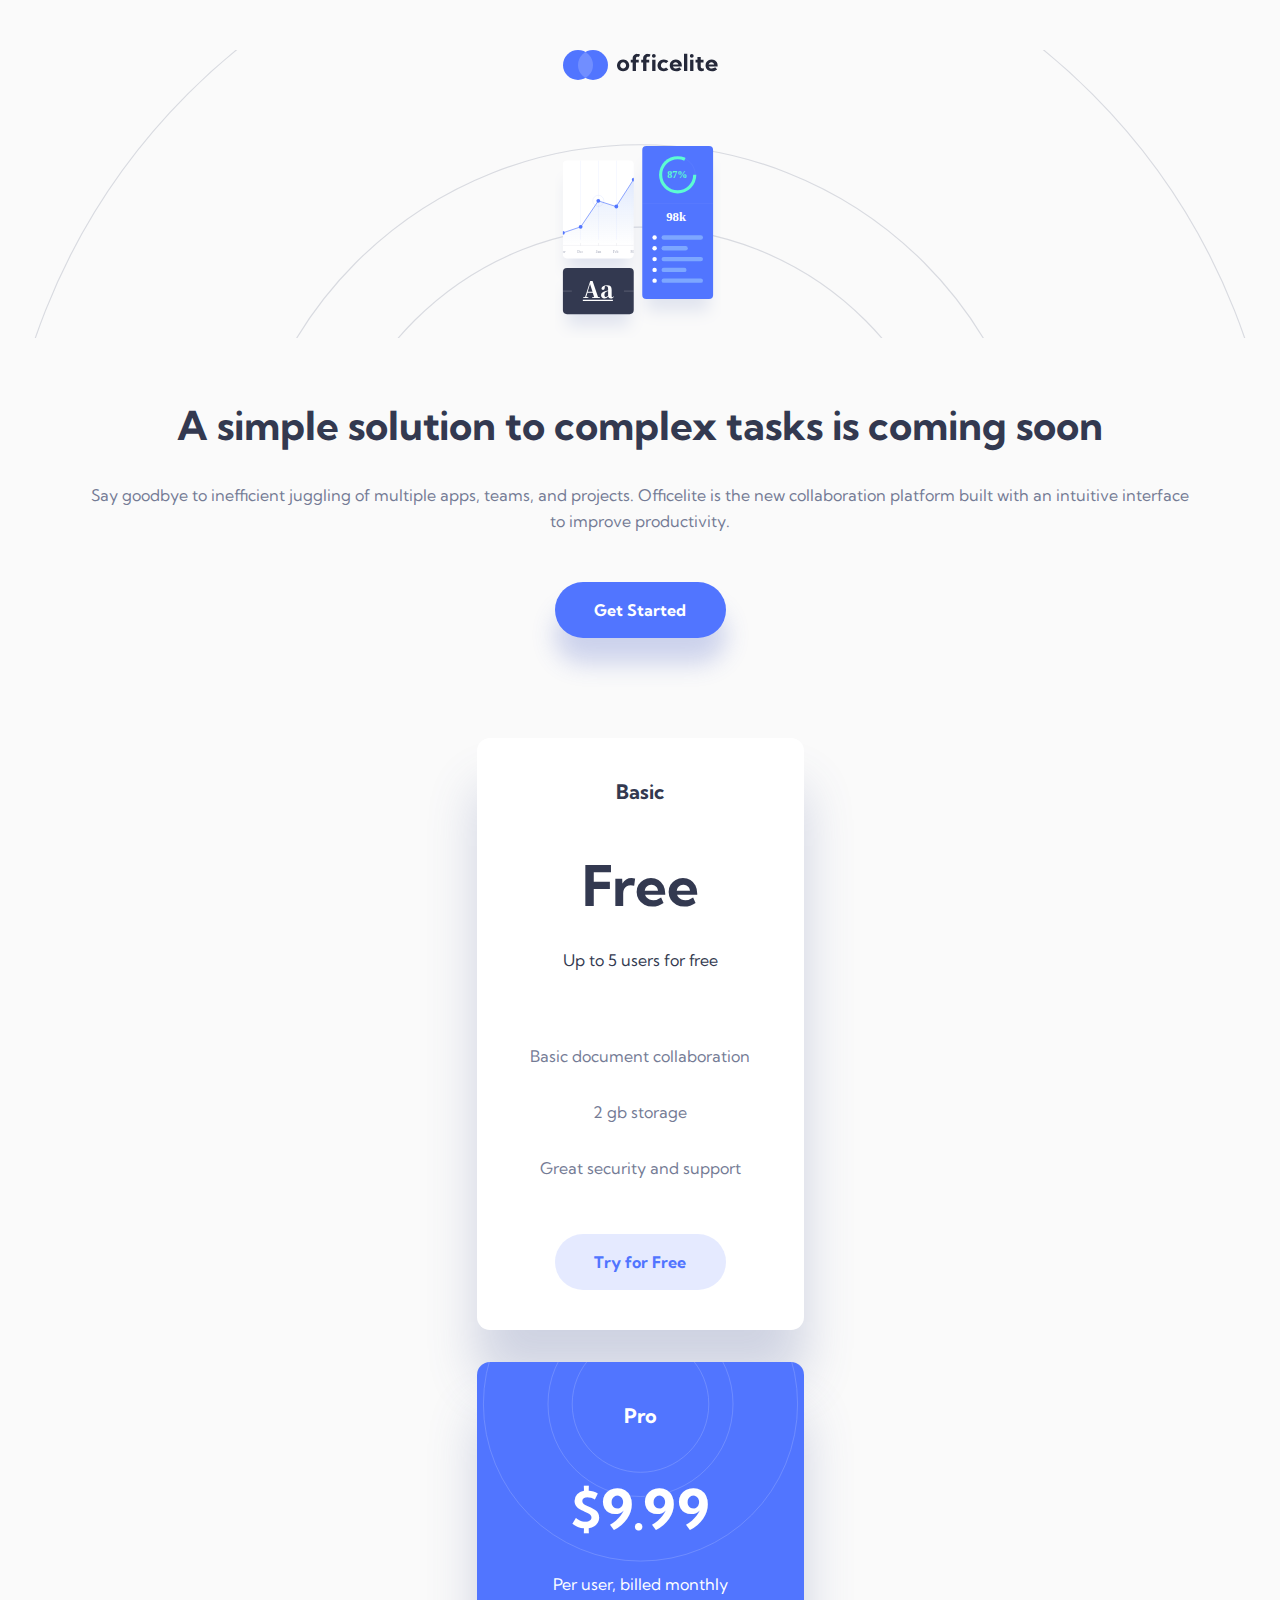
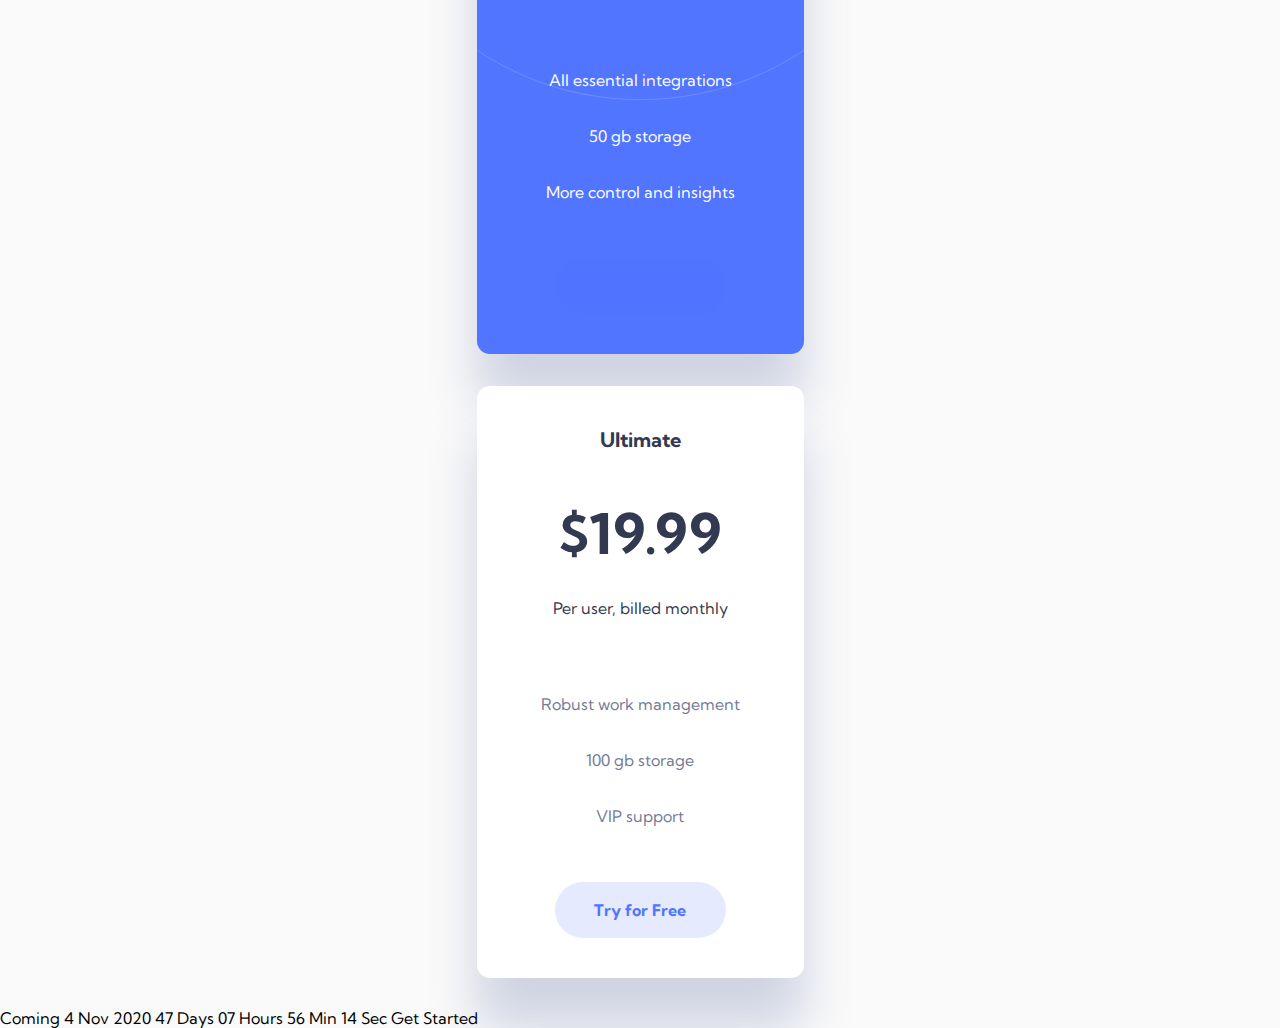
==== index.html @ aef5c804 "style price section" ====
<!DOCTYPE html>
<html lang="en">

<head>
  <meta charset="UTF-8">
  <meta name="viewport" content="width=device-width, initial-scale=1.0">

  <link rel="icon" type="image/png" sizes="32x32" href="./assets/favicon-32x32.png">
  <link rel="stylesheet" href="css/main.css">

  <title>Frontend Mentor | Officelite coming soon site</title>
</head>

<body>

  <header>
    <img class='logo' src="./assets/shared/logo.svg" alt="Officelite">
    

  </header>
  <main>

    <section class="cta">

      <div class="img-cont">
      </div>

      <h1>A simple solution to complex tasks is coming soon</h1>

      <p>
        Say goodbye to inefficient juggling of multiple apps, teams, and projects. Officelite is the new
        collaboration platform built with an intuitive interface to improve productivity.
      </p>

      <button class='btn btn--blue' aria-label="get started">Get Started</button>

    </section>


    <section class="pricing">

      <div class="price-card basic">
        <h2>Basic</h2>
        <ul>
          <li>Free</li>
          <li>Up to 5 users for free</li>
          <li>Basic document collaboration</li>
          <li>2 gb storage</li>
          <li>Great security and support</li>
          <li></li>
        </ul>

        <button class='btn' aria-label="try for free">Try for Free</button>

      </div>

      <div class="price-card pro">
        <h2>Pro</h2>
        <ul>
          <li>$9.99</li>
          <li>Per user, billed monthly</li>
          <li>All essential integrations</li>
          <li>50 gb storage</li>
          <li>More control and insights</li>
        </ul>

        <button class='btn' aria-label="try for free">Try for Free</button>

      </div>

      <div class="price-card ultimate">
        <h2>Ultimate</h2>
        <ul>
          <li>$19.99</li>
          <li>Per user, billed monthly</li>
          <li>Robust work management</li>
          <li>100 gb storage</li>
          <li>VIP support</li>

        </ul>

        <button class='btn' aria-label="try for free">Try for Free</button>
        
      </div>

    </section>

  </main>

  <footer>

    <!-- If you're choosing to make this date dynamic, set it to 30 days in the future from the moment the visitor views the page -->
    Coming 4 Nov 2020

    <!-- If you're choosing to make this timer dynamic, have it countdown from the date you set above -->
    47 Days
    07 Hours
    56 Min
    14 Sec
    Get Started

  </footer>


</body>

</html>
---- css/main.css ----
@import url("https://fonts.googleapis.com/css2?family=Kumbh+Sans:wght@300;400;700&display=swap");
* {
  margin: 0;
  padding: 0;
  border: 0;
  font-size: 100%;
  font: inherit;
  vertical-align: baseline;
}

a {
  color: inherit;
  text-decoration: none;
}

body {
  line-height: 1;
}

ol, ul {
  list-style: none;
}

body {
  font-family: 'Kumbh Sans', sans-serif;
}

.price-card {
  padding-top: 2.5rem;
  width: 20.4375rem;
  display: block;
  background-color: #FFFFFF;
  box-shadow: 0px 50px 50px #4B5C9A3F;
  border-radius: 13px;
  opacity: 1;
  text-align: center;
}

.price-card h2 {
  font-size: 1.25rem;
  line-height: 1.75rem;
  font-weight: 700;
  color: #333950;
}

.price-card ul {
  margin-top: 3rem;
}

.price-card ul li {
  font-size: 1rem;
  line-height: 1.75rem;
  font-weight: 400;
  color: #747B95;
  margin-bottom: 1.75rem;
}

.price-card ul li:first-child {
  font-size: 3.5rem;
  line-height: 4rem;
  font-weight: 700;
  color: #333950;
}

.price-card ul li:nth-child(2) {
  color: #333950;
  margin-top: 1rem;
  margin-bottom: 4.25rem;
}

.price-card .btn {
  font-size: 1rem;
  line-height: 1.75rem;
  font-weight: 700;
  width: 10.6875rem;
  height: 3.5rem;
  border-radius: 28px;
  background-color: rgba(82, 116, 255, 0.15);
  color: #5175FF;
  margin-top: 1.5rem;
  margin-bottom: 2.5rem;
}

.pro {
  background-color: #5175FF;
  background-image: url("../assets/home/bg-pattern-pricing.svg");
  background-size: cover;
  background-repeat: no-repeat;
  background-position: center -15.875rem;
}

.pro h2 {
  color: white;
}

.pro ul li {
  color: white;
}

.pro ul li:first-child {
  color: white;
}

.pro ul li:nth-child(2) {
  color: white;
}

header {
  width: 100%;
  height: 18rem;
  background-image: url("../assets/home/bg-pattern-header.svg");
  background-size: cover;
  background-repeat: no-repeat;
  background-position: 0 -9rem;
}

header .logo {
  display: block;
  margin: 3.10312rem auto 0 auto;
}

body {
  background: #FAFAFA;
}

.cta {
  text-align: center;
  margin: 0 6.4%;
}

.cta .img-cont {
  display: block;
  width: 10.6875rem;
  height: 12rem;
  margin: -12rem auto 4rem auto;
  background-image: url("../assets/home/illustration-charts.svg");
  background-size: contain;
  background-repeat: no-repeat;
}

.cta h1 {
  font-size: 2.5rem;
  line-height: 3rem;
  font-weight: 700;
  color: #333950;
}

.cta p {
  font-size: 1rem;
  line-height: 1.625rem;
  font-weight: 400;
  color: #747B95;
  margin-top: 2rem;
  margin-bottom: 3rem;
}

.cta button {
  font-size: 1rem;
  line-height: 1.75rem;
  font-weight: 700;
  width: 10.6875rem;
  height: 3.5rem;
  border-radius: 28px;
  background-color: #5175FF;
  color: white;
  box-shadow: 0px 25px 25px #3F5BC23F;
}

.pricing {
  margin-top: 6.25rem;
}

.pricing .price-card {
  margin: 0 auto;
  margin-bottom: 2rem;
}
/*# sourceMappingURL=main.css.map */
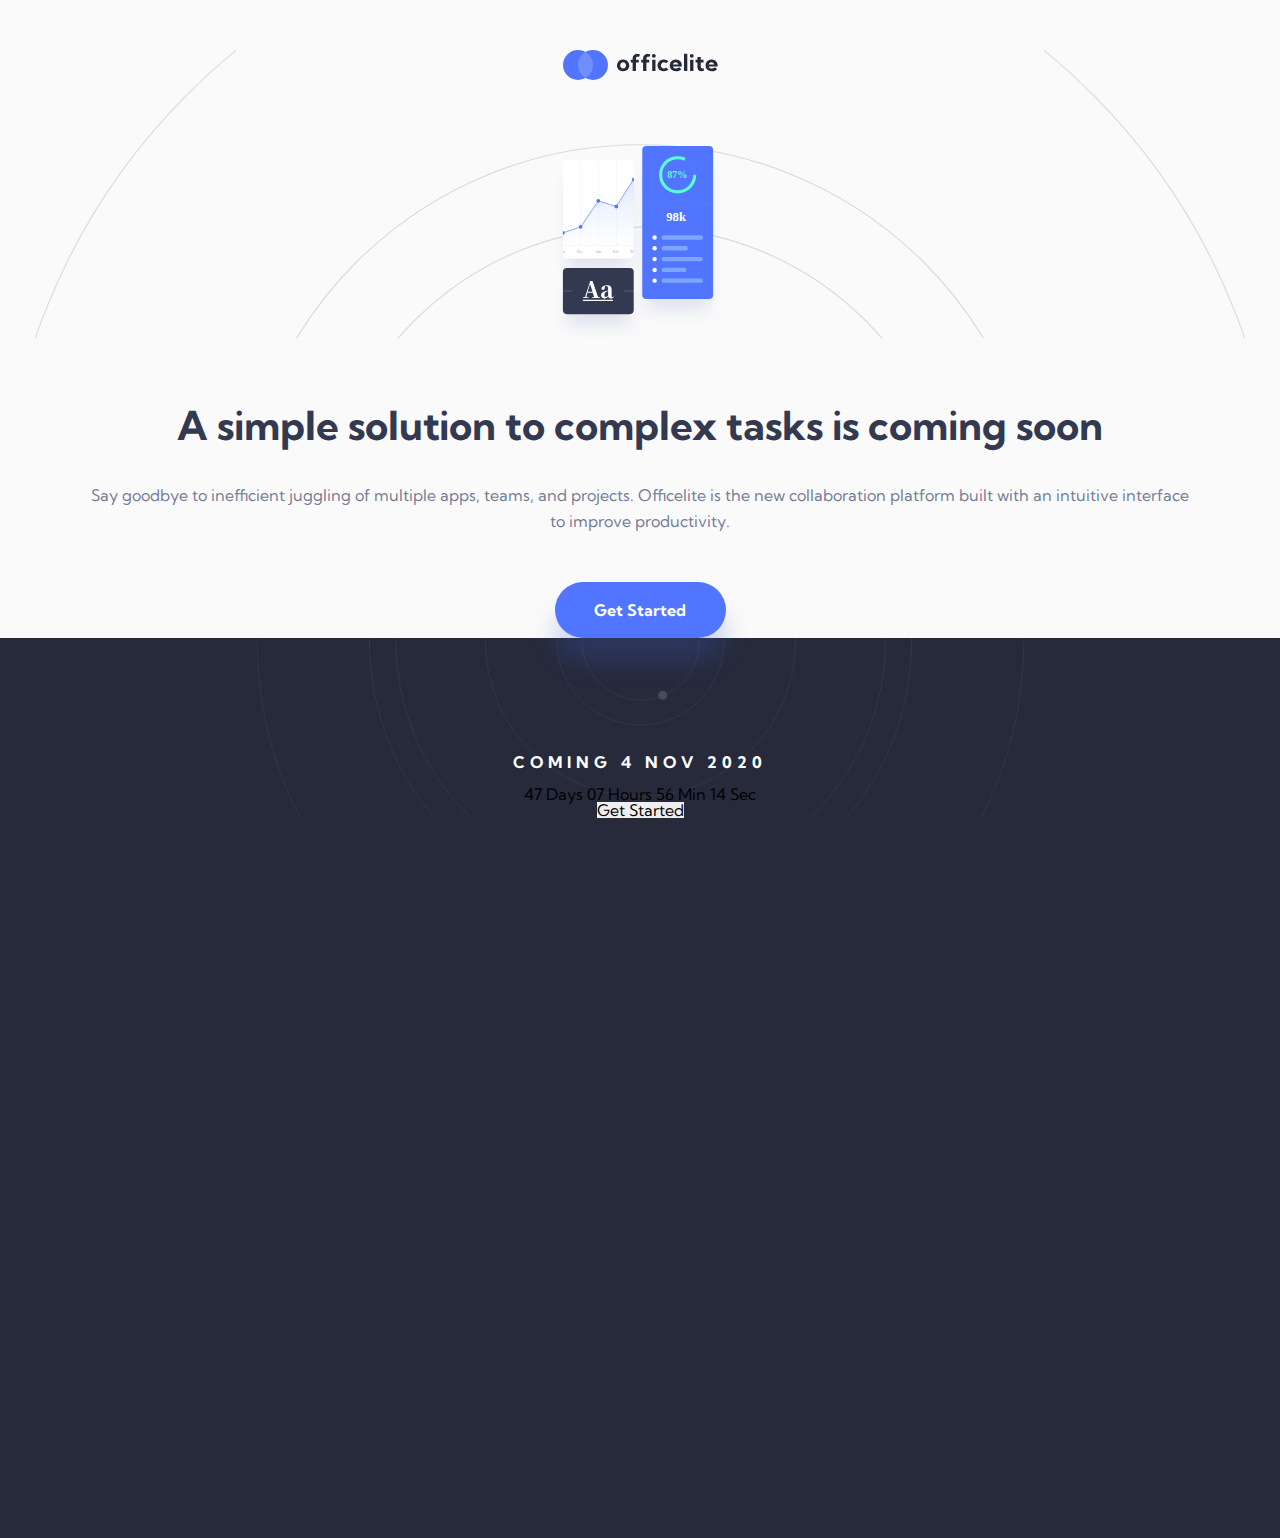
==== commit c5ff3011: "style date" ====
--- a/index.html
+++ b/index.html
@@ -15,7 +15,7 @@
 
   <header>
     <img class='logo' src="./assets/shared/logo.svg" alt="Officelite">
-    
+
 
   </header>
   <main>
@@ -80,7 +80,7 @@
         </ul>
 
         <button class='btn' aria-label="try for free">Try for Free</button>
-        
+
       </div>
 
     </section>
@@ -88,17 +88,29 @@
   </main>
 
   <footer>
+    <div class="content-container">
 
-    <!-- If you're choosing to make this date dynamic, set it to 30 days in the future from the moment the visitor views the page -->
-    Coming 4 Nov 2020
+      <!-- If you're choosing to make this date dynamic, set it to 30 days in the future from the moment the visitor views the page -->
+      <div class="date-cont">
+        <p>
+          Coming
+          <span class="date">4 Nov 2020</span>
+        </p>
+      </div>
 
-    <!-- If you're choosing to make this timer dynamic, have it countdown from the date you set above -->
-    47 Days
-    07 Hours
-    56 Min
-    14 Sec
-    Get Started
 
+      <!-- If you're choosing to make this timer dynamic, have it countdown from the date you set above -->
+
+      <div class="countdown">
+        47 Days
+        07 Hours
+        56 Min
+        14 Sec
+      </div>
+
+      <button aria-label="get started">Get Started</button>
+
+    </div>
   </footer>
 
 
--- a/css/main.css
+++ b/css/main.css
@@ -174,4 +174,35 @@
   margin: 0 auto;
   margin-bottom: 2rem;
 }
+
+.pricing {
+  display: none;
+}
+
+footer {
+  height: 100vh;
+  background-color: #262a3b;
+}
+
+footer .content-container {
+  padding-top: 6.25rem;
+  background-image: url("../assets/home/bg-pattern-footer.svg");
+  background-size: 767px;
+  background-repeat: no-repeat;
+  background-position: center -380px;
+  text-align: center;
+}
+
+footer .date-cont {
+  font-size: 1rem;
+  line-height: 3rem;
+  font-weight: 700;
+  letter-spacing: 5px;
+  text-transform: uppercase;
+  color: white;
+}
+
+footer .date-cont .span {
+  color: #5274ff;
+}
 /*# sourceMappingURL=main.css.map */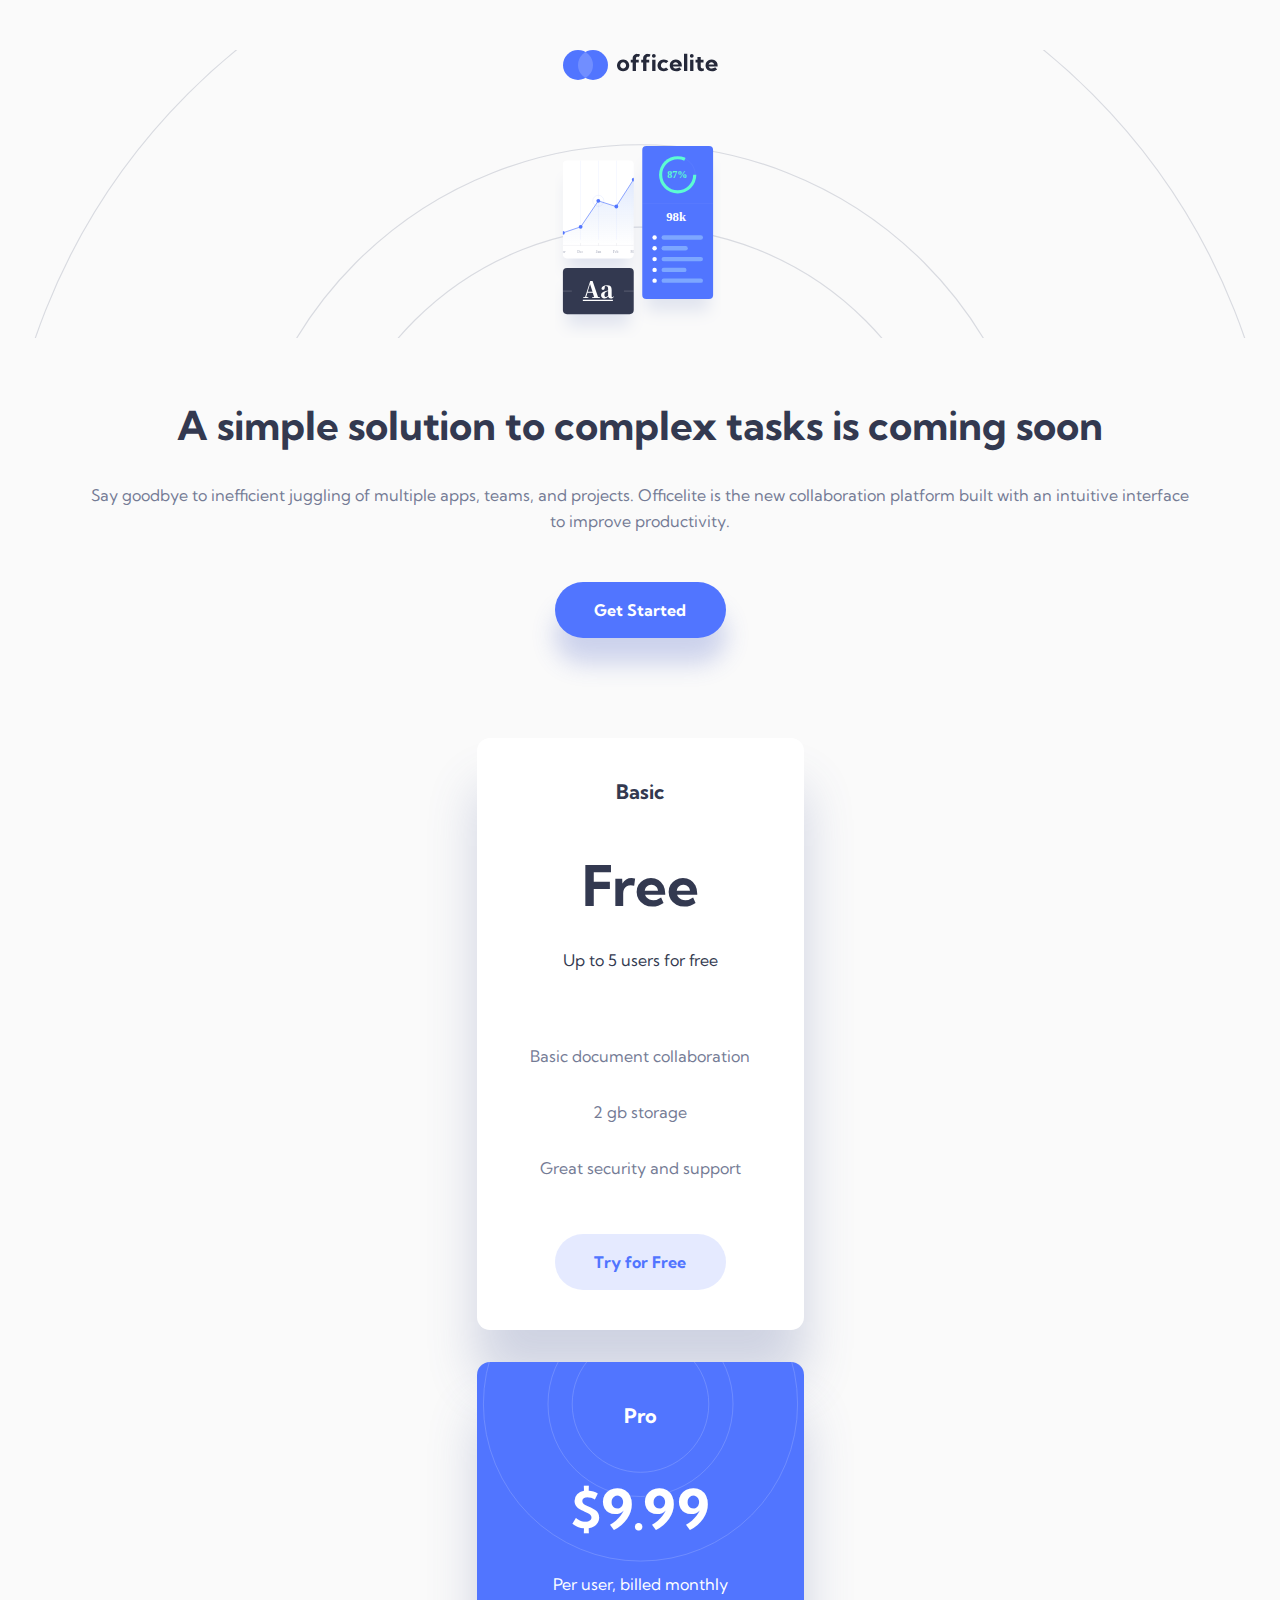
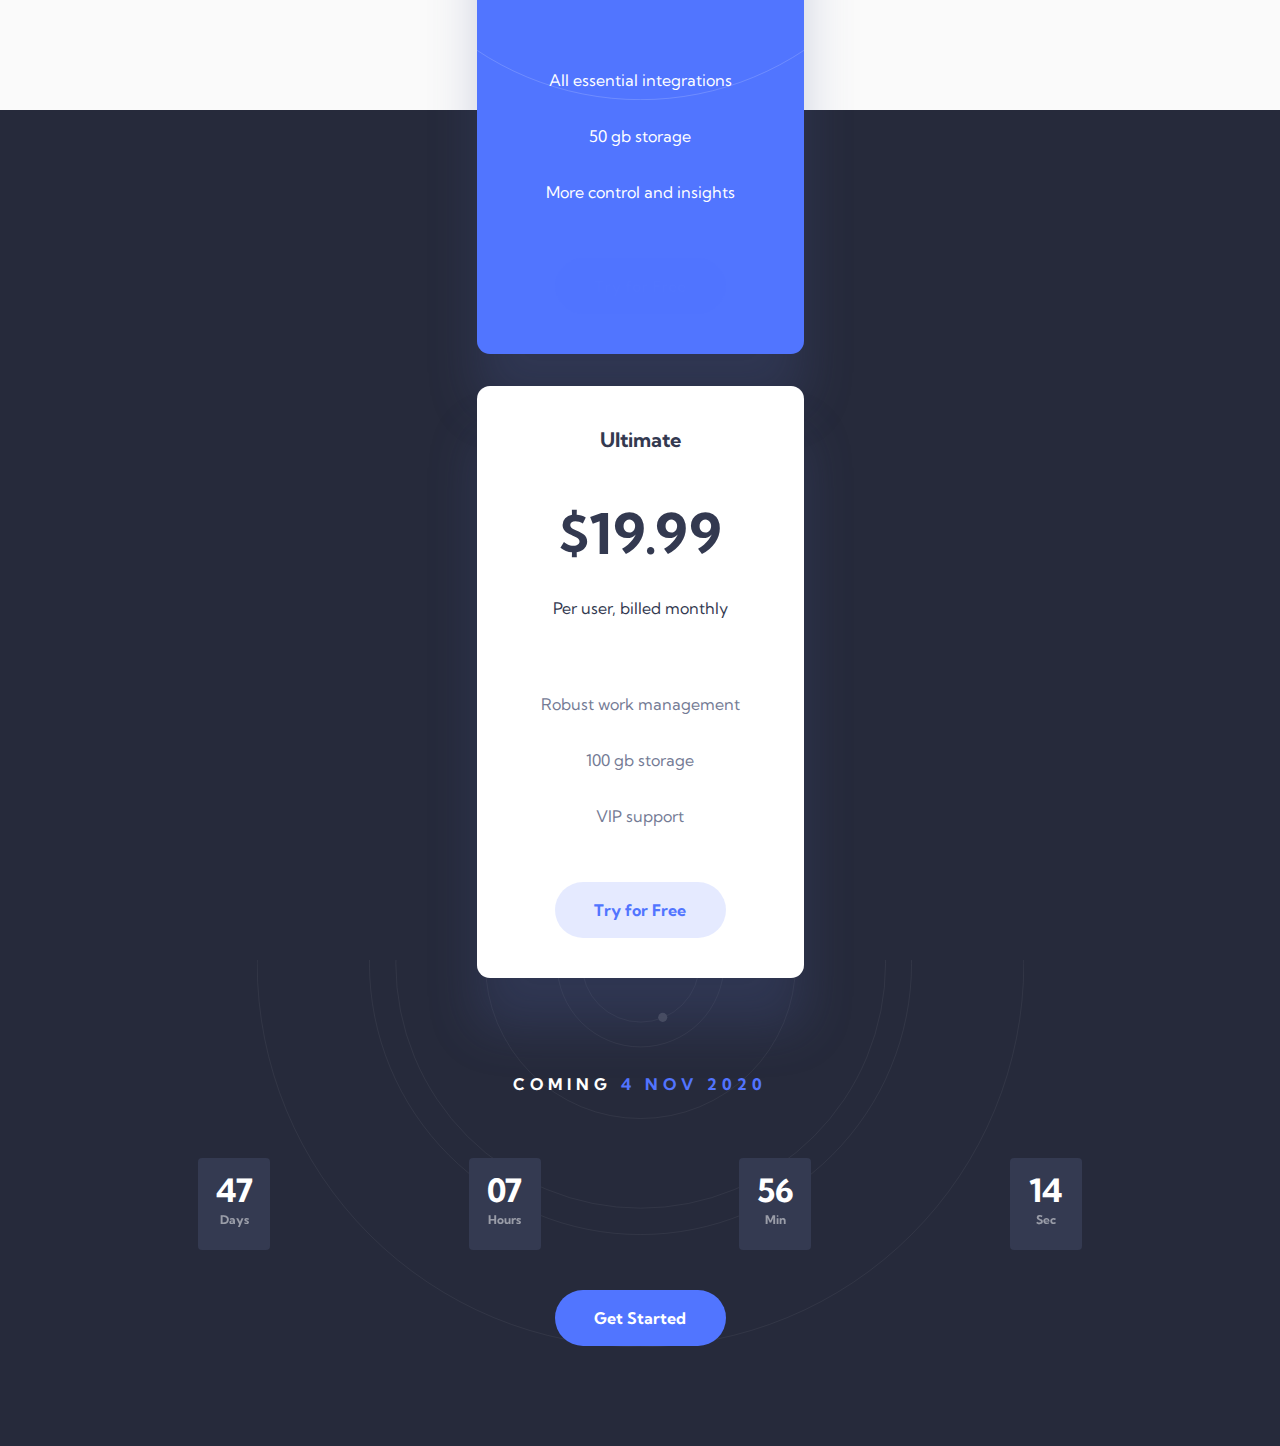
==== commit 2cdd5146: "style footer for mobile design" ====
--- a/index.html
+++ b/index.html
@@ -102,10 +102,23 @@
       <!-- If you're choosing to make this timer dynamic, have it countdown from the date you set above -->
 
       <div class="countdown">
-        47 Days
-        07 Hours
-        56 Min
-        14 Sec
+        <div class="timer-card">
+          <h2>47</h2>
+          <p>Days</p>
+        </div>
+        <div class="timer-card">
+          <h2>07</h2>
+          <p>Hours</p>
+        </div>
+        <div class="timer-card">
+          <h2>56</h2>
+          <p>Min</p>
+        </div>
+        <div class="timer-card">
+          <h2>14</h2>
+          <p>Sec</p>
+        </div>
+        
       </div>
 
       <button aria-label="get started">Get Started</button>
--- a/css/main.css
+++ b/css/main.css
@@ -26,6 +26,8 @@
 }
 
 .price-card {
+  position: relative;
+  z-index: 5;
   padding-top: 2.5rem;
   width: 20.4375rem;
   display: block;
@@ -105,6 +107,34 @@
   color: white;
 }
 
+.countdown {
+  display: flex;
+  justify-content: space-evenly;
+}
+
+.countdown .timer-card {
+  width: 4.5rem;
+  height: 5.75rem;
+  border-radius: 4px;
+  background-color: #343a51;
+  color: white;
+  text-align: center;
+}
+
+.countdown .timer-card h2 {
+  font-size: 2rem;
+  line-height: 2rem;
+  font-weight: 700;
+  margin-top: 1rem;
+}
+
+.countdown .timer-card p {
+  font-size: 0.75rem;
+  line-height: 1.75rem;
+  font-weight: 700;
+  opacity: 0.5;
+}
+
 header {
   width: 100%;
   height: 18rem;
@@ -119,6 +149,54 @@
   margin: 3.10312rem auto 0 auto;
 }
 
+footer {
+  padding-top: 100vh;
+  margin-top: -100vh;
+  background-color: #262a3b;
+}
+
+footer .content-container {
+  position: relative;
+  bottom: 0;
+  margin-top: -3.125rem;
+  padding-top: 6.25rem;
+  padding-bottom: 6.25rem;
+  background-image: url("../assets/home/bg-pattern-footer.svg");
+  background-size: 767px;
+  background-repeat: no-repeat;
+  background-position: center -380px;
+  text-align: center;
+}
+
+footer .date-cont {
+  font-size: 1rem;
+  line-height: 3rem;
+  font-weight: 700;
+  letter-spacing: 5px;
+  text-transform: uppercase;
+  color: white;
+}
+
+footer .date-cont .date {
+  color: #5274ff;
+}
+
+footer .countdown {
+  margin-top: 3.125rem;
+  margin-bottom: 2.5rem;
+}
+
+footer button {
+  font-size: 1rem;
+  line-height: 1.75rem;
+  font-weight: 700;
+  width: 10.6875rem;
+  height: 3.5rem;
+  border-radius: 28px;
+  background-color: #5175FF;
+  color: white;
+}
+
 body {
   background: #FAFAFA;
 }
@@ -174,35 +252,4 @@
   margin: 0 auto;
   margin-bottom: 2rem;
 }
-
-.pricing {
-  display: none;
-}
-
-footer {
-  height: 100vh;
-  background-color: #262a3b;
-}
-
-footer .content-container {
-  padding-top: 6.25rem;
-  background-image: url("../assets/home/bg-pattern-footer.svg");
-  background-size: 767px;
-  background-repeat: no-repeat;
-  background-position: center -380px;
-  text-align: center;
-}
-
-footer .date-cont {
-  font-size: 1rem;
-  line-height: 3rem;
-  font-weight: 700;
-  letter-spacing: 5px;
-  text-transform: uppercase;
-  color: white;
-}
-
-footer .date-cont .span {
-  color: #5274ff;
-}
 /*# sourceMappingURL=main.css.map */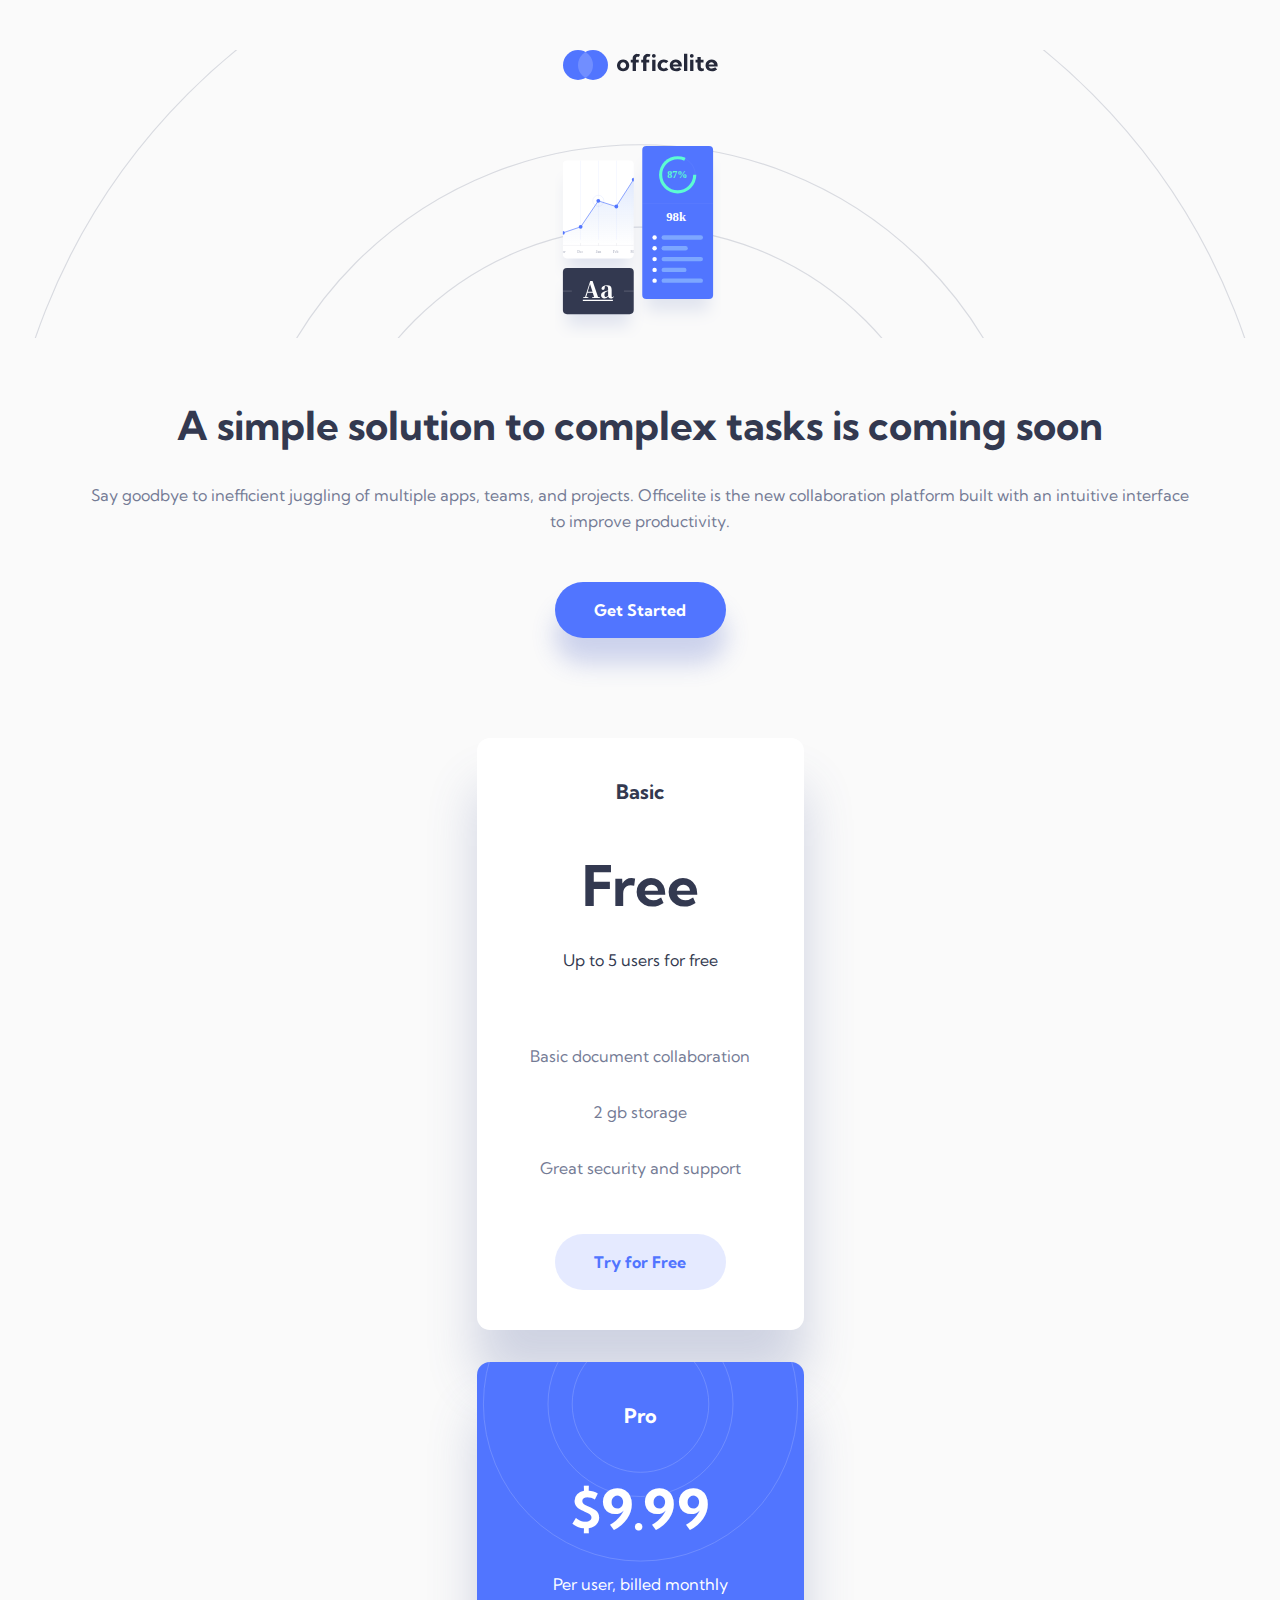
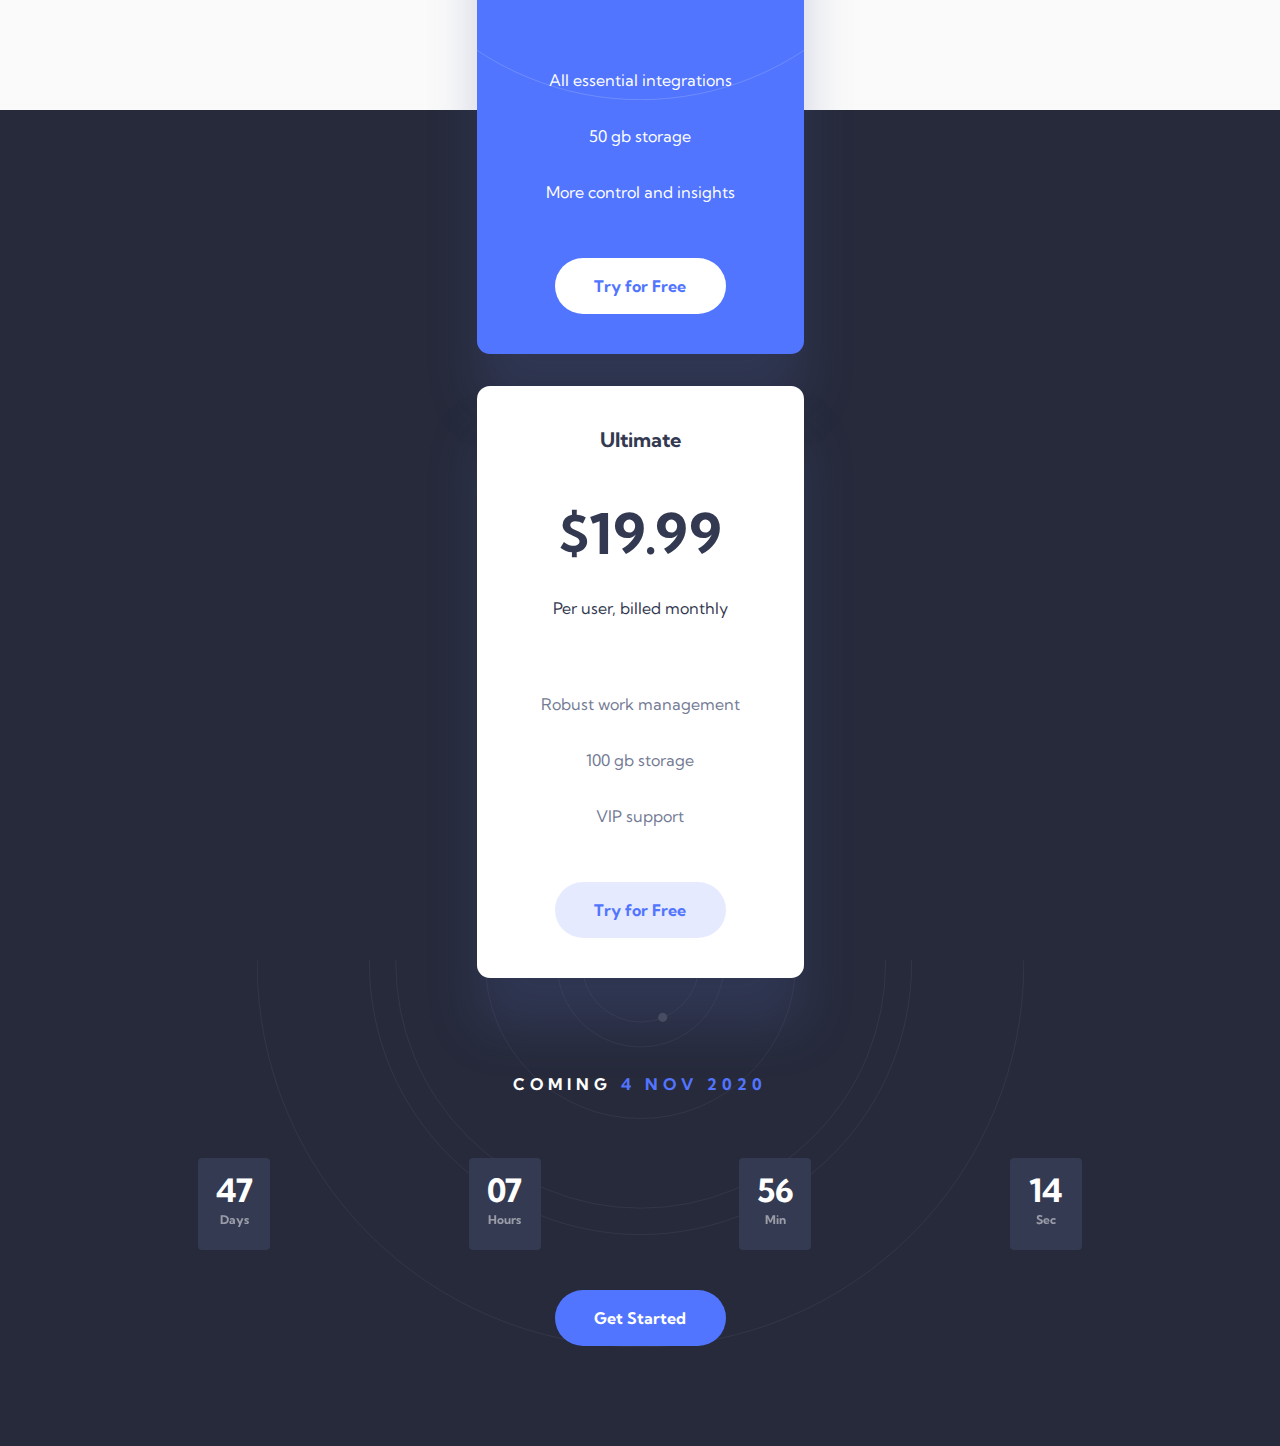
==== commit dd6dacb8: "refactor buttons" ====
--- a/index.html
+++ b/index.html
@@ -50,7 +50,7 @@
           <li></li>
         </ul>
 
-        <button class='btn' aria-label="try for free">Try for Free</button>
+        <button class='btn btn--soft' aria-label="try for free">Try for Free</button>
 
       </div>
 
@@ -64,7 +64,7 @@
           <li>More control and insights</li>
         </ul>
 
-        <button class='btn' aria-label="try for free">Try for Free</button>
+        <button class='btn btn--white' aria-label="try for free">Try for Free</button>
 
       </div>
 
@@ -79,7 +79,7 @@
 
         </ul>
 
-        <button class='btn' aria-label="try for free">Try for Free</button>
+        <button class='btn btn--soft' aria-label="try for free">Try for Free</button>
 
       </div>
 
@@ -121,7 +121,7 @@
         
       </div>
 
-      <button aria-label="get started">Get Started</button>
+      <button class="btn btn--blue btn--dark" aria-label="get started">Get Started</button>
 
     </div>
   </footer>
--- a/css/main.css
+++ b/css/main.css
@@ -23,6 +23,66 @@
 
 body {
   font-family: 'Kumbh Sans', sans-serif;
+}
+
+.btn {
+  font-size: 1rem;
+  line-height: 1.75rem;
+  font-weight: 700;
+  width: 10.6875rem;
+  height: 3.5rem;
+  border-radius: 28px;
+  transition: 0.7s;
+}
+
+.btn:hover {
+  cursor: pointer;
+}
+
+.btn:focus {
+  outline: none;
+  border: 4px solid #333950;
+}
+
+.btn--blue {
+  background-color: #5175FF;
+  color: white;
+}
+
+.btn--blue:hover {
+  background-color: #829CFF;
+  color: white;
+}
+
+.btn--blue:focus {
+  background-color: #829CFF;
+  color: white;
+}
+
+.btn--white {
+  background-color: white;
+  color: #5175FF;
+}
+
+.btn--white:focus {
+  background-color: #333950;
+}
+
+.btn--soft {
+  background-color: rgba(82, 116, 255, 0.15);
+  color: #5175FF;
+}
+
+.btn--soft:hover {
+  background-color: rgba(82, 116, 255, 0.35);
+}
+
+.btn--soft:focus {
+  background-color: rgba(82, 116, 255, 0.35);
+}
+
+.btn--dark:focus {
+  border: 4px solid white;
 }
 
 .price-card {
@@ -71,14 +131,6 @@
 }
 
 .price-card .btn {
-  font-size: 1rem;
-  line-height: 1.75rem;
-  font-weight: 700;
-  width: 10.6875rem;
-  height: 3.5rem;
-  border-radius: 28px;
-  background-color: rgba(82, 116, 255, 0.15);
-  color: #5175FF;
   margin-top: 1.5rem;
   margin-bottom: 2.5rem;
 }
@@ -186,17 +238,6 @@
   margin-bottom: 2.5rem;
 }
 
-footer button {
-  font-size: 1rem;
-  line-height: 1.75rem;
-  font-weight: 700;
-  width: 10.6875rem;
-  height: 3.5rem;
-  border-radius: 28px;
-  background-color: #5175FF;
-  color: white;
-}
-
 body {
   background: #FAFAFA;
 }
@@ -233,14 +274,6 @@
 }
 
 .cta button {
-  font-size: 1rem;
-  line-height: 1.75rem;
-  font-weight: 700;
-  width: 10.6875rem;
-  height: 3.5rem;
-  border-radius: 28px;
-  background-color: #5175FF;
-  color: white;
   box-shadow: 0px 25px 25px #3F5BC23F;
 }
 
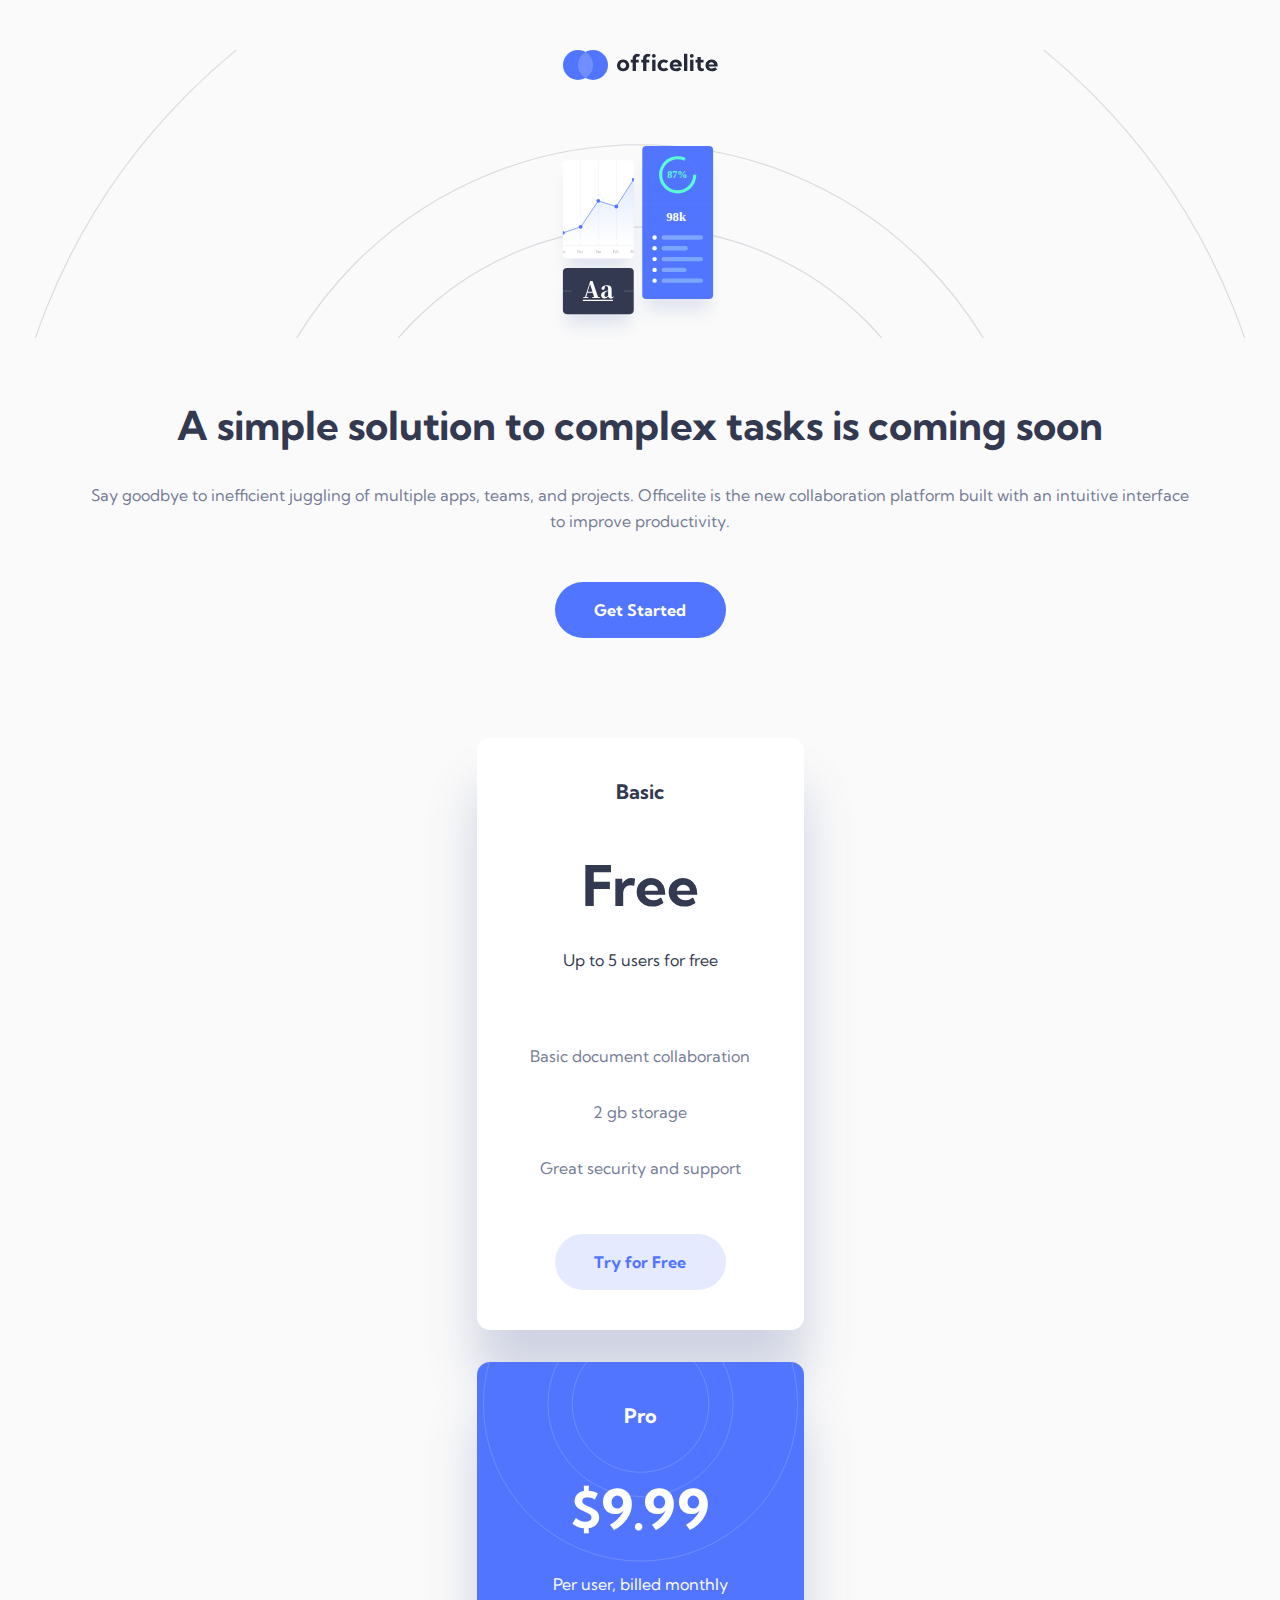
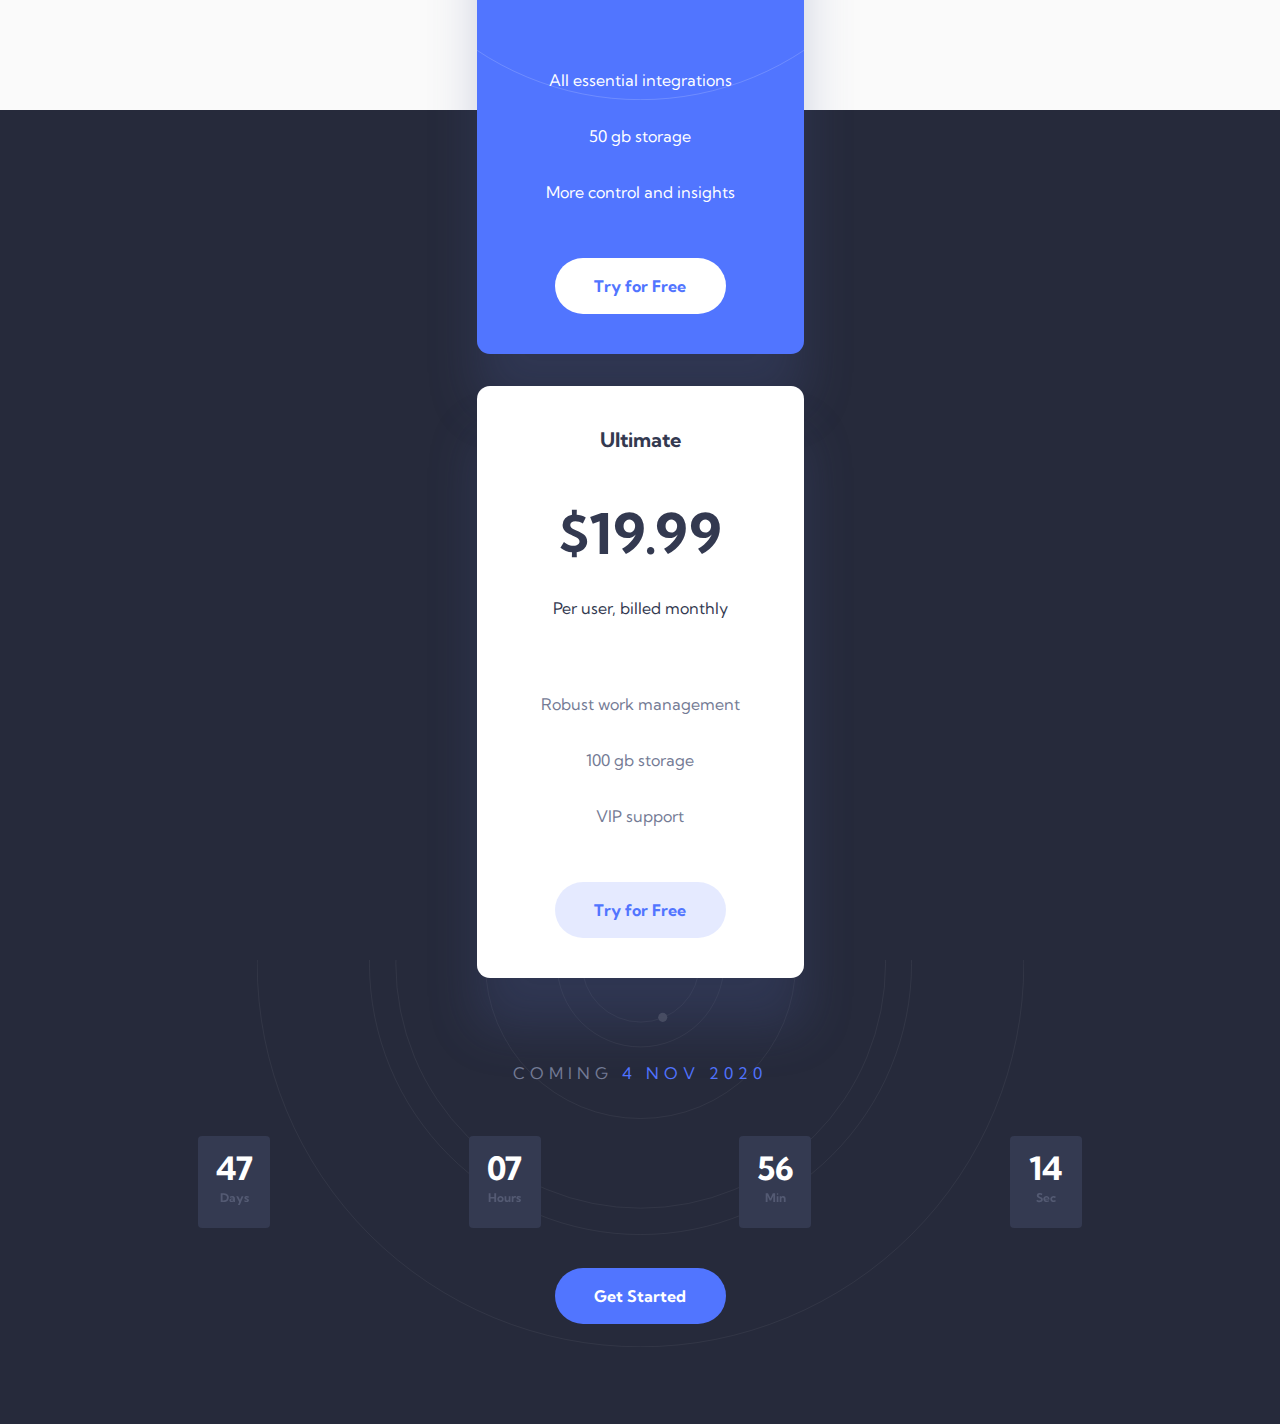
==== commit 9077828b: "refactor buttons to be links" ====
--- a/index.html
+++ b/index.html
@@ -32,7 +32,7 @@
         collaboration platform built with an intuitive interface to improve productivity.
       </p>
 
-      <button class='btn btn--blue' aria-label="get started">Get Started</button>
+      <a href="sign-up.html" class='btn btn--blue' aria-label="get started">Get Started</a>
 
     </section>
 
@@ -50,7 +50,7 @@
           <li></li>
         </ul>
 
-        <button class='btn btn--soft' aria-label="try for free">Try for Free</button>
+        <a href="sign-up.html" class='btn btn--soft' aria-label="try for free">Try for Free</a>
 
       </div>
 
@@ -64,7 +64,7 @@
           <li>More control and insights</li>
         </ul>
 
-        <button class='btn btn--white' aria-label="try for free">Try for Free</button>
+        <a href="sign-up.html" class='btn btn--white' aria-label="try for free">Try for Free</a>
 
       </div>
 
@@ -79,7 +79,7 @@
 
         </ul>
 
-        <button class='btn btn--soft' aria-label="try for free">Try for Free</button>
+        <a href="sign-up.html" class='btn btn--soft' aria-label="try for free">Try for Free</a>
 
       </div>
 
@@ -118,10 +118,10 @@
           <h2>14</h2>
           <p>Sec</p>
         </div>
-        
+
       </div>
 
-      <button class="btn btn--blue btn--dark" aria-label="get started">Get Started</button>
+      <a href="sign-up.html" class="btn btn--blue btn--dark" aria-label="get started">Get Started</a>
 
     </div>
   </footer>
--- a/css/main.css
+++ b/css/main.css
@@ -25,12 +25,28 @@
   font-family: 'Kumbh Sans', sans-serif;
 }
 
+h1 {
+  font-size: 2.5rem;
+  line-height: 3rem;
+  font-weight: 700;
+  color: #333950;
+}
+
+p {
+  font-size: 1rem;
+  line-height: 1.625rem;
+  font-weight: 400;
+  color: #747B95;
+}
+
 .btn {
   font-size: 1rem;
   line-height: 1.75rem;
   font-weight: 700;
+  display: inline-block;
   width: 10.6875rem;
-  height: 3.5rem;
+  padding-top: 0.875rem;
+  padding-bottom: 0.875rem;
   border-radius: 28px;
   transition: 0.7s;
 }
@@ -159,6 +175,19 @@
   color: white;
 }
 
+.date-cont {
+  font-size: 1rem;
+  line-height: 3rem;
+  font-weight: 700;
+  letter-spacing: 5px;
+  text-transform: uppercase;
+  color: white;
+}
+
+.date-cont .date {
+  color: #5274ff;
+}
+
 .countdown {
   display: flex;
   justify-content: space-evenly;
@@ -220,19 +249,6 @@
   text-align: center;
 }
 
-footer .date-cont {
-  font-size: 1rem;
-  line-height: 3rem;
-  font-weight: 700;
-  letter-spacing: 5px;
-  text-transform: uppercase;
-  color: white;
-}
-
-footer .date-cont .date {
-  color: #5274ff;
-}
-
 footer .countdown {
   margin-top: 3.125rem;
   margin-bottom: 2.5rem;
@@ -257,18 +273,7 @@
   background-repeat: no-repeat;
 }
 
-.cta h1 {
-  font-size: 2.5rem;
-  line-height: 3rem;
-  font-weight: 700;
-  color: #333950;
-}
-
 .cta p {
-  font-size: 1rem;
-  line-height: 1.625rem;
-  font-weight: 400;
-  color: #747B95;
   margin-top: 2rem;
   margin-bottom: 3rem;
 }
@@ -285,4 +290,82 @@
   margin: 0 auto;
   margin-bottom: 2rem;
 }
+
+.sign-up main {
+  margin: 0 6.4%;
+}
+
+.sign-up .top {
+  text-align: center;
+  margin: -10rem auto 4rem auto;
+}
+
+.sign-up .top h1 {
+  max-width: 20.4375rem;
+  margin: 0 auto;
+}
+
+.sign-up .top p {
+  margin: 0 auto;
+  margin-top: 1rem;
+  max-width: 20.4375rem;
+}
+
+.sign-up .date-cont {
+  text-align: center;
+}
+
+.sign-up .countdown {
+  margin-top: 3.125rem;
+}
+
+.sign-up .countdown .timer-card {
+  background-color: rgba(82, 116, 255, 0.15);
+}
+
+.sign-up .countdown .timer-card h2 {
+  color: #5175FF;
+}
+
+.sign-up form {
+  position: relative;
+  z-index: 5;
+  display: flex;
+  flex-direction: column;
+  padding: 1.5rem;
+  margin: 0 auto;
+  margin-top: 4rem;
+  max-width: 20.4375rem;
+  background: #FFFFFF 0% 0% no-repeat padding-box;
+  box-shadow: 0px 50px 50px #4B5C9A3F;
+  border-radius: 13px;
+}
+
+.sign-up form input, .sign-up form select {
+  padding-top: 1.5rem;
+  padding-bottom: 1.8125rem;
+  border-bottom: 1px solid rgba(117, 124, 149, 0.5);
+  outline: none;
+}
+
+.sign-up form input:focus, .sign-up form select:focus {
+  border: 2px solid #5175FF;
+}
+
+.sign-up form button {
+  position: relative;
+  margin-top: 2.5rem;
+  width: 100%;
+}
+
+.sign-up .footer {
+  margin-top: -9.375rem;
+  width: 100vw;
+  height: 20.4375rem;
+  background-color: #262a3b;
+  background-image: url("../../assets/home/bg-pattern-footer.svg");
+  background-size: cover;
+  background-position: center -3.125rem;
+  background-repeat: no-repeat;
+}
 /*# sourceMappingURL=main.css.map */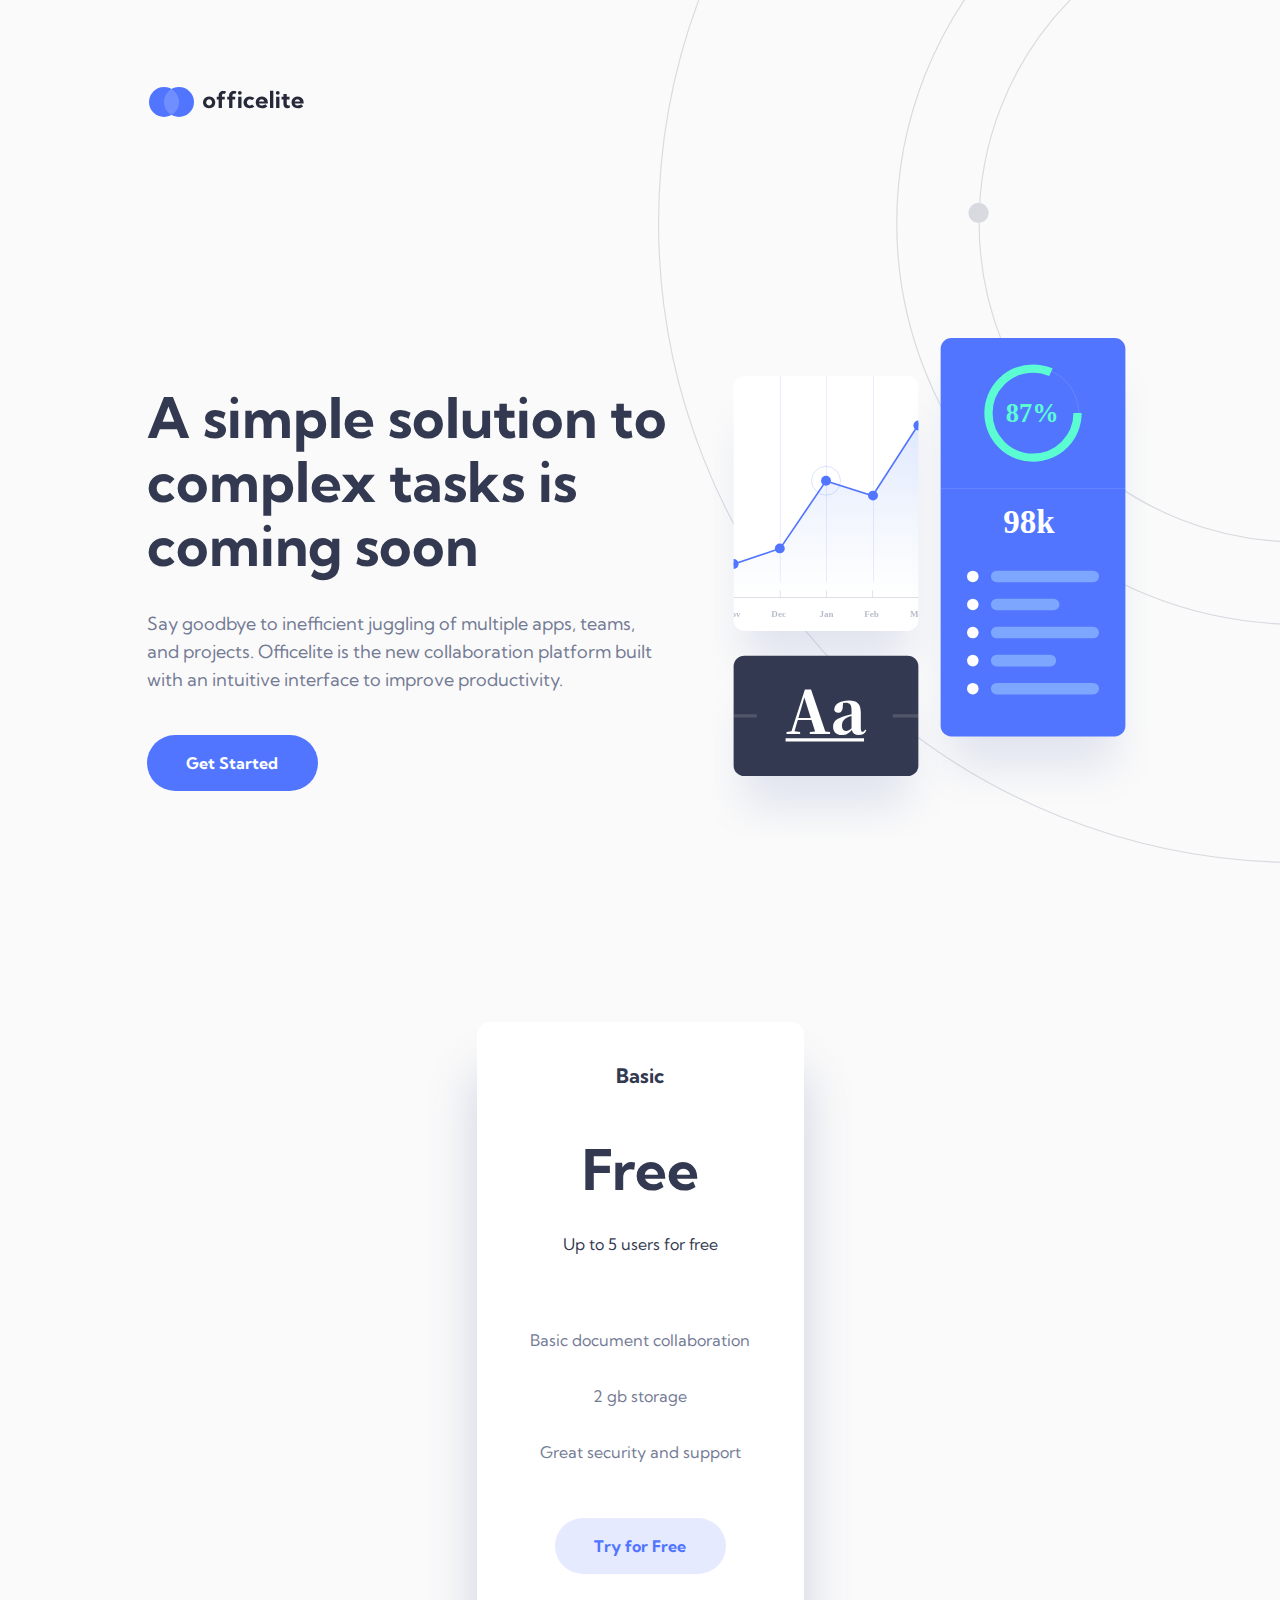
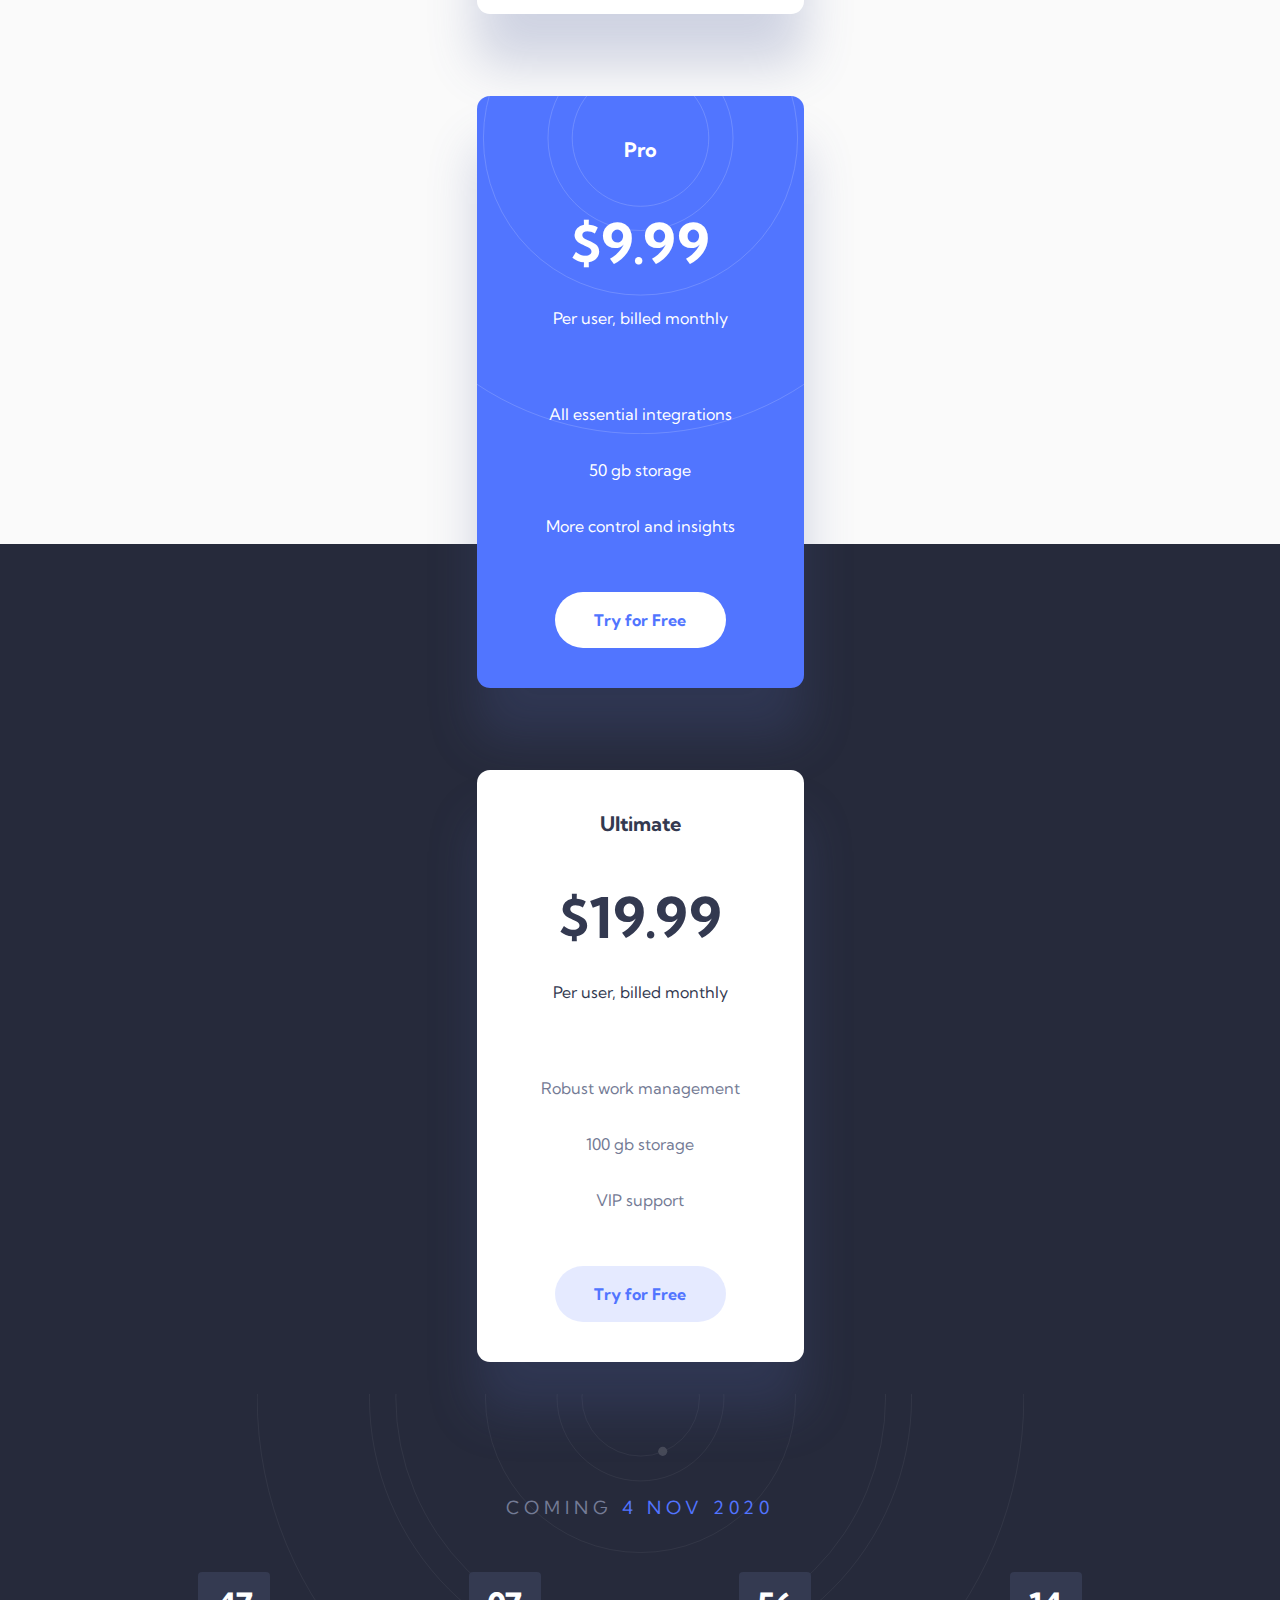
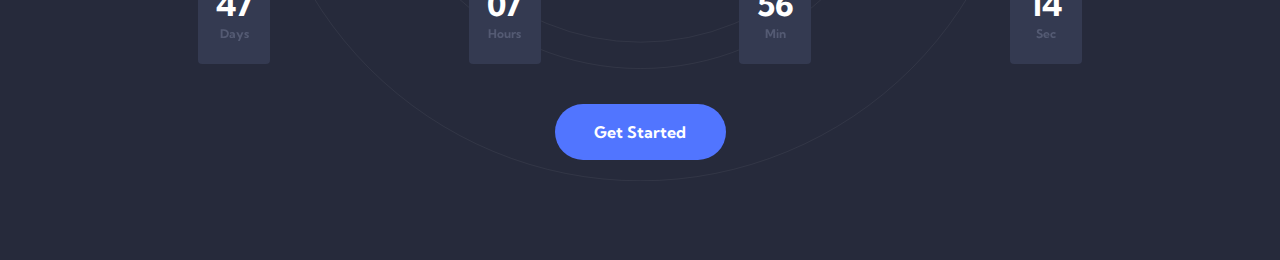
==== commit ae27d9d8: "add responsive design to call to action" ====
--- a/index.html
+++ b/index.html
@@ -24,16 +24,16 @@
 
       <div class="img-cont">
       </div>
+      <div class="content-container">
+        <h1>A simple solution to complex tasks is coming soon</h1>
 
-      <h1>A simple solution to complex tasks is coming soon</h1>
+        <p>
+          Say goodbye to inefficient juggling of multiple apps, teams, and projects. Officelite is the new
+          collaboration platform built with an intuitive interface to improve productivity.
+        </p>
 
-      <p>
-        Say goodbye to inefficient juggling of multiple apps, teams, and projects. Officelite is the new
-        collaboration platform built with an intuitive interface to improve productivity.
-      </p>
-
-      <a href="sign-up.html" class='btn btn--blue' aria-label="get started">Get Started</a>
-
+        <a href="sign-up.html" class='btn btn--blue' aria-label="get started">Get Started</a>
+      </div>
     </section>
 
 
--- a/css/main.css
+++ b/css/main.css
@@ -32,11 +32,27 @@
   color: #333950;
 }
 
+@media screen and (min-width: 1200px) {
+  h1 {
+    font-size: 3.5rem;
+    line-height: 4rem;
+    font-weight: 700;
+  }
+}
+
 p {
   font-size: 1rem;
   line-height: 1.625rem;
   font-weight: 400;
   color: #747B95;
+}
+
+@media screen and (min-width: 1200px) {
+  p {
+    font-size: 1.125rem;
+    line-height: 1.75rem;
+    font-weight: 400;
+  }
 }
 
 .btn {
@@ -49,6 +65,7 @@
   padding-bottom: 0.875rem;
   border-radius: 28px;
   transition: 0.7s;
+  text-align: center;
 }
 
 .btn:hover {
@@ -217,6 +234,7 @@
 }
 
 header {
+  border: 2px solid transparent;
   width: 100%;
   height: 18rem;
   background-image: url("../assets/home/bg-pattern-header.svg");
@@ -228,6 +246,34 @@
 header .logo {
   display: block;
   margin: 3.10312rem auto 0 auto;
+}
+
+@media screen and (min-width: 800px) {
+  header {
+    height: 41.625rem;
+    background-position: 24.6875rem -10.25rem;
+  }
+  header .logo {
+    margin: 4.5rem 0 0 7.03%;
+  }
+}
+
+@media screen and (min-width: 1200px) {
+  header {
+    height: 1134px;
+    background-position: 41rem -26.1875rem;
+  }
+  header .logo {
+    margin: 5.29063rem 0 0 11.46%;
+  }
+}
+
+@media screen and (min-width: 1600px) {
+  header {
+    max-width: 1600px;
+    margin: 0 auto;
+    background-size: auto;
+  }
 }
 
 footer {
@@ -260,7 +306,24 @@
 
 .cta {
   text-align: center;
-  margin: 0 6.4%;
+  margin: 0 7.03%;
+}
+
+@media screen and (min-width: 800px) {
+  .cta {
+    margin-top: -23.4375rem;
+    display: flex;
+    flex-direction: row-reverse;
+    justify-content: space-between;
+    align-items: center;
+  }
+}
+
+@media screen and (min-width: 1200px) {
+  .cta {
+    margin-top: -50rem;
+    margin-left: 11.46%;
+  }
 }
 
 .cta .img-cont {
@@ -273,22 +336,77 @@
   background-repeat: no-repeat;
 }
 
-.cta p {
+@media screen and (min-width: 800px) {
+  .cta .img-cont {
+    flex: 1;
+    margin: 0;
+    width: 500px;
+    height: 500px;
+    background-position: center;
+    background-size: contain;
+  }
+}
+
+@media screen and (min-width: 800px) {
+  .cta .content-container {
+    text-align: left;
+    flex: 1;
+  }
+}
+
+.cta .content-container p {
   margin-top: 2rem;
   margin-bottom: 3rem;
 }
 
-.cta button {
+@media screen and (min-width: 800px) {
+  .cta .content-container p {
+    margin-top: 2rem;
+    margin-bottom: 2.125rem;
+  }
+}
+
+@media screen and (min-width: 1200px) {
+  .cta .content-container p {
+    margin-bottom: 2.5625rem;
+  }
+}
+
+.cta .content-container button {
   box-shadow: 0px 25px 25px #3F5BC23F;
 }
 
 .pricing {
   margin-top: 6.25rem;
+}
+
+@media screen and (min-width: 800px) {
+  .pricing {
+    margin-top: 8.75rem;
+  }
+}
+
+@media screen and (min-width: 1200px) {
+  .pricing {
+    margin-top: 11.5rem;
+  }
 }
 
 .pricing .price-card {
   margin: 0 auto;
   margin-bottom: 2rem;
+}
+
+@media screen and (min-width: 800px) {
+  .pricing .price-card {
+    margin-bottom: 1.5rem;
+  }
+}
+
+@media screen and (min-width: 1200px) {
+  .pricing .price-card {
+    margin-bottom: 5.125rem;
+  }
 }
 
 .sign-up main {
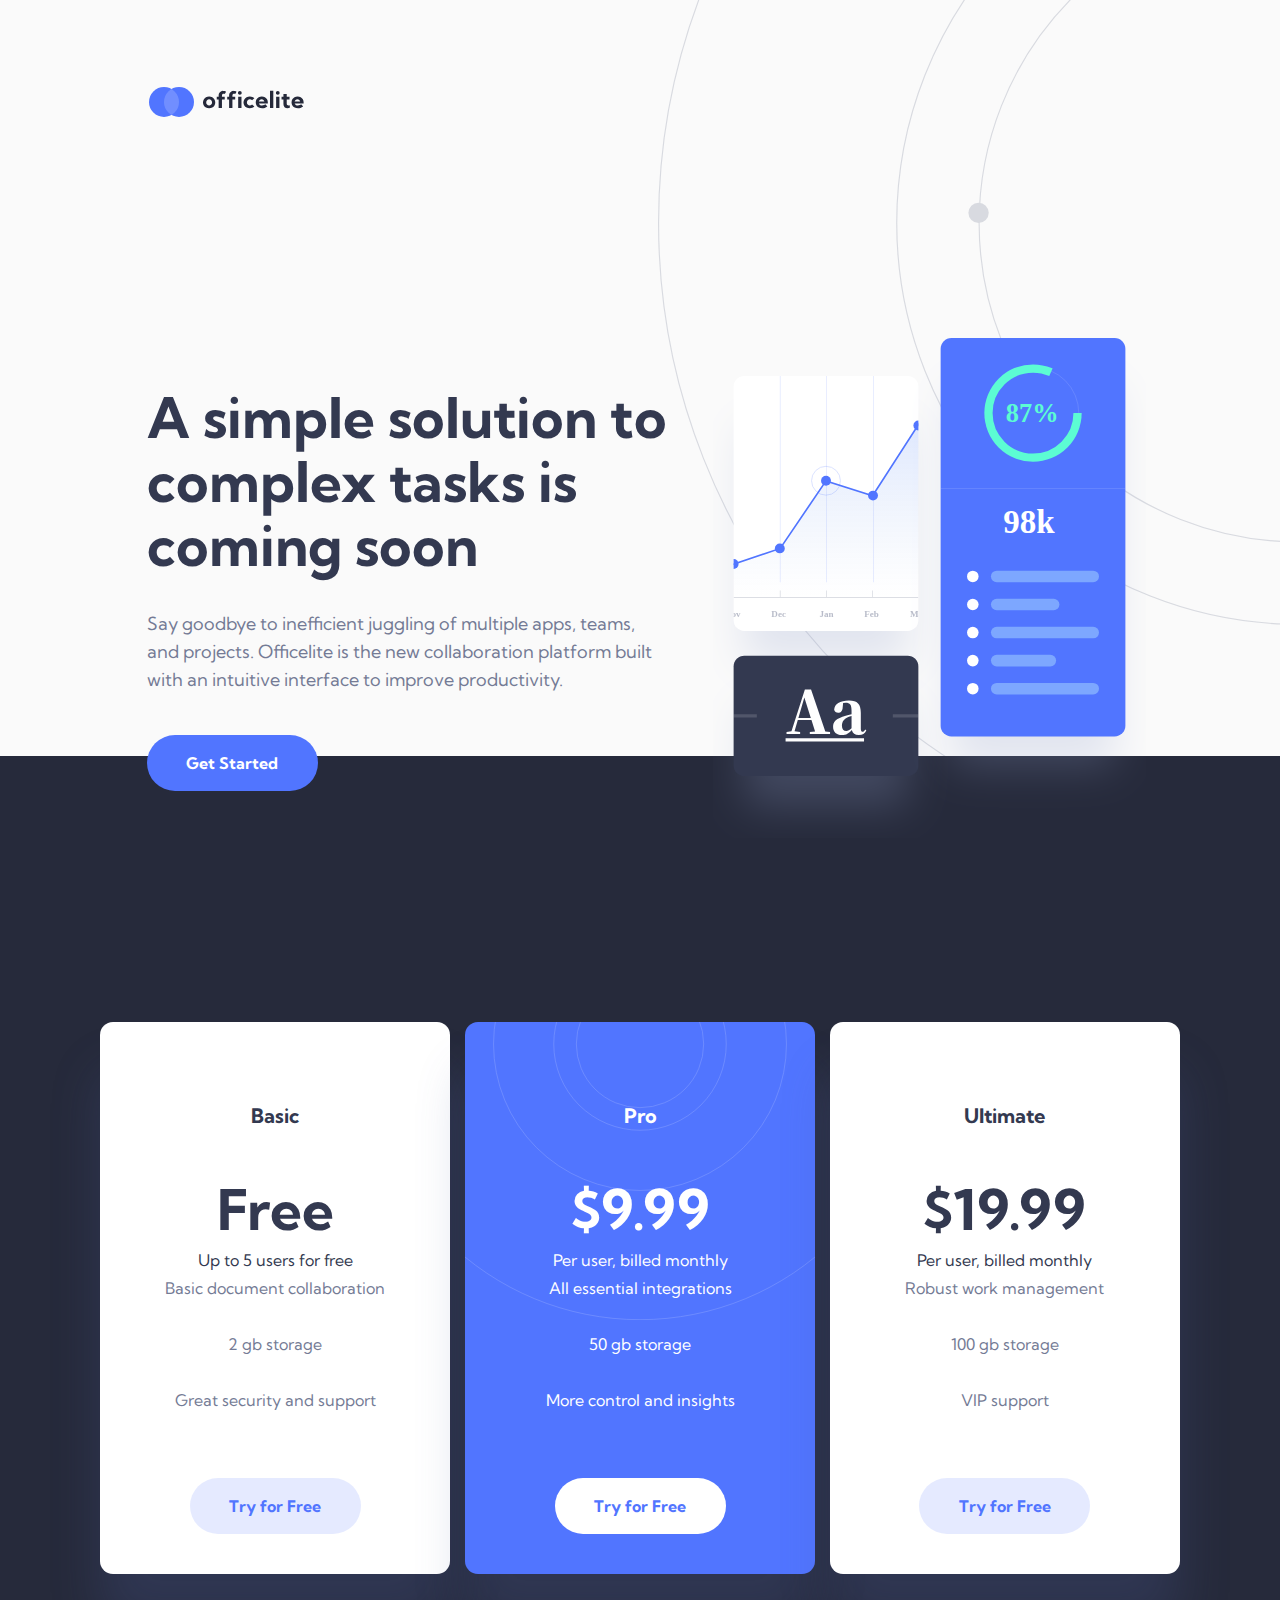
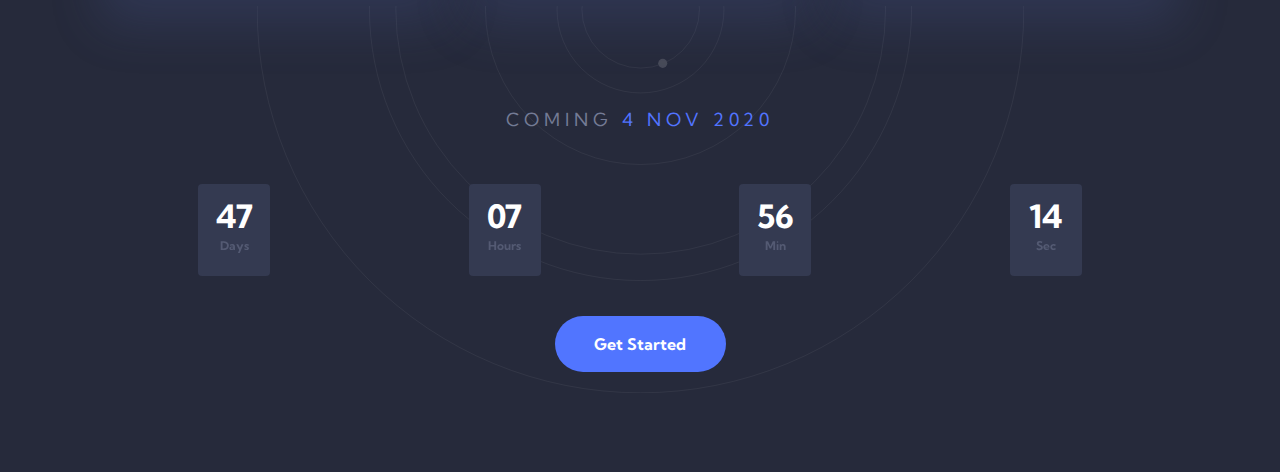
==== commit cc0a5186: "add responsive design to pricing section" ====
--- a/index.html
+++ b/index.html
@@ -47,7 +47,6 @@
           <li>Basic document collaboration</li>
           <li>2 gb storage</li>
           <li>Great security and support</li>
-          <li></li>
         </ul>
 
         <a href="sign-up.html" class='btn btn--soft' aria-label="try for free">Try for Free</a>
--- a/css/main.css
+++ b/css/main.css
@@ -131,6 +131,20 @@
   text-align: center;
 }
 
+@media screen and (min-width: 700px) {
+  .price-card {
+    width: 85.54%;
+    text-align: left;
+  }
+}
+
+@media screen and (min-width: 1200px) {
+  .price-card {
+    width: 21.875rem;
+    text-align: center;
+  }
+}
+
 .price-card h2 {
   font-size: 1.25rem;
   line-height: 1.75rem;
@@ -138,8 +152,39 @@
   color: #333950;
 }
 
+@media screen and (min-width: 700px) {
+  .price-card h2 {
+    margin-top: 3rem;
+    margin-left: 3rem;
+  }
+}
+
+@media screen and (min-width: 1200px) {
+  .price-card h2 {
+    margin: 0;
+    margin-top: 2.5rem;
+  }
+}
+
 .price-card ul {
   margin-top: 3rem;
+}
+
+@media screen and (min-width: 700px) {
+  .price-card ul {
+    margin-top: 1.5rem;
+    margin-left: 3rem;
+    display: grid;
+    grid-template-areas: "first three" "first four" "second five";
+  }
+}
+
+@media screen and (min-width: 1200px) {
+  .price-card ul {
+    margin-top: 3rem;
+    margin-left: 0;
+    display: block;
+  }
 }
 
 .price-card ul li {
@@ -155,17 +200,51 @@
   line-height: 4rem;
   font-weight: 700;
   color: #333950;
+  grid-area: first;
 }
 
 .price-card ul li:nth-child(2) {
   color: #333950;
   margin-top: 1rem;
   margin-bottom: 4.25rem;
+  grid-area: second;
+}
+
+@media screen and (min-width: 700px) {
+  .price-card ul li:nth-child(2) {
+    margin: 0;
+    margin-top: -1.5rem;
+  }
+}
+
+.price-card ul li:nth-child(3) {
+  grid-area: three;
+}
+
+.price-card ul li:nth-child(4) {
+  grid-area: four;
+}
+
+.price-card ul li:nth-child(5) {
+  grid-area: five;
 }
 
 .price-card .btn {
   margin-top: 1.5rem;
   margin-bottom: 2.5rem;
+}
+
+@media screen and (min-width: 700px) {
+  .price-card .btn {
+    margin-top: 2.25rem;
+    margin-left: 3rem;
+  }
+}
+
+@media screen and (min-width: 1200px) {
+  .price-card .btn {
+    margin-left: 0;
+  }
 }
 
 .pro {
@@ -248,7 +327,7 @@
   margin: 3.10312rem auto 0 auto;
 }
 
-@media screen and (min-width: 800px) {
+@media screen and (min-width: 700px) {
   header {
     height: 41.625rem;
     background-position: 24.6875rem -10.25rem;
@@ -309,7 +388,7 @@
   margin: 0 7.03%;
 }
 
-@media screen and (min-width: 800px) {
+@media screen and (min-width: 700px) {
   .cta {
     margin-top: -23.4375rem;
     display: flex;
@@ -336,7 +415,7 @@
   background-repeat: no-repeat;
 }
 
-@media screen and (min-width: 800px) {
+@media screen and (min-width: 700px) {
   .cta .img-cont {
     flex: 1;
     margin: 0;
@@ -347,7 +426,7 @@
   }
 }
 
-@media screen and (min-width: 800px) {
+@media screen and (min-width: 700px) {
   .cta .content-container {
     text-align: left;
     flex: 1;
@@ -359,7 +438,7 @@
   margin-bottom: 3rem;
 }
 
-@media screen and (min-width: 800px) {
+@media screen and (min-width: 700px) {
   .cta .content-container p {
     margin-top: 2rem;
     margin-bottom: 2.125rem;
@@ -380,7 +459,7 @@
   margin-top: 6.25rem;
 }
 
-@media screen and (min-width: 800px) {
+@media screen and (min-width: 700px) {
   .pricing {
     margin-top: 8.75rem;
   }
@@ -388,7 +467,11 @@
 
 @media screen and (min-width: 1200px) {
   .pricing {
+    width: 85.54%;
+    margin: auto;
     margin-top: 11.5rem;
+    display: flex;
+    justify-content: center;
   }
 }
 
@@ -397,7 +480,7 @@
   margin-bottom: 2rem;
 }
 
-@media screen and (min-width: 800px) {
+@media screen and (min-width: 700px) {
   .pricing .price-card {
     margin-bottom: 1.5rem;
   }
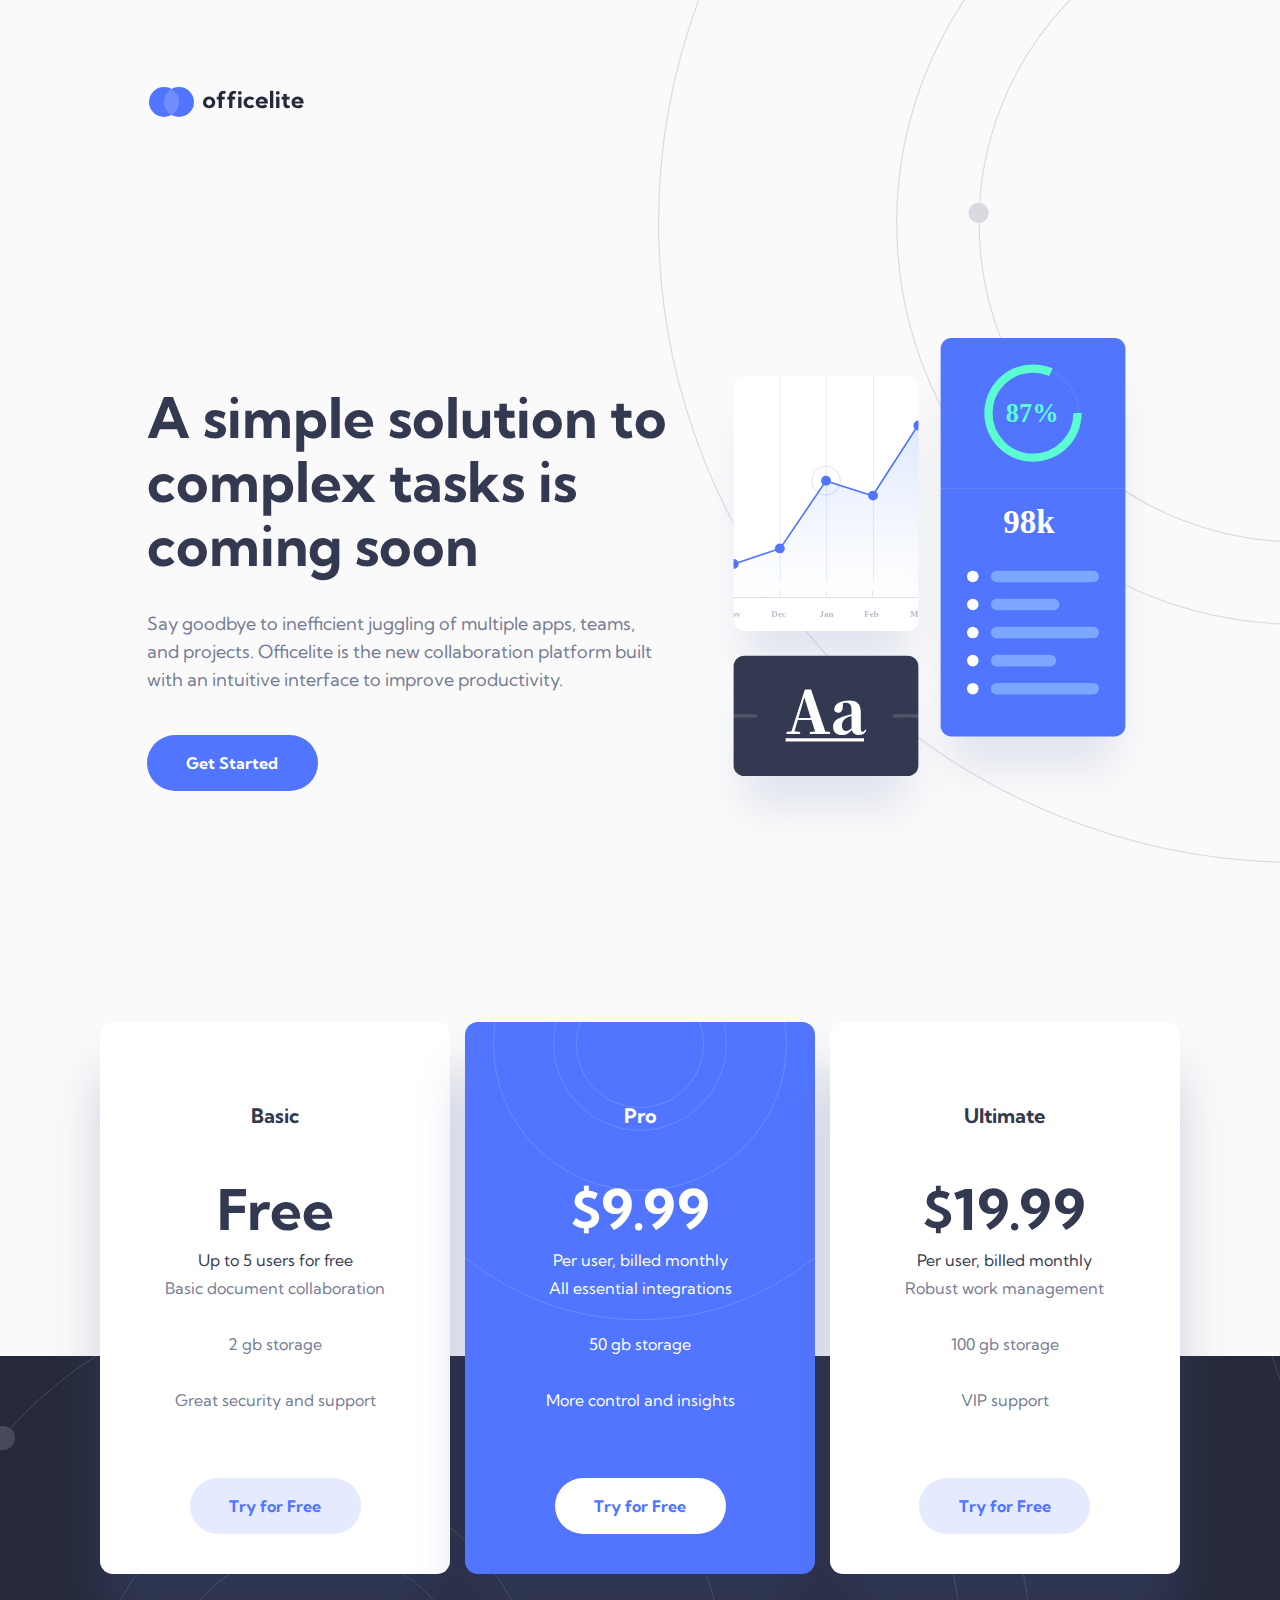
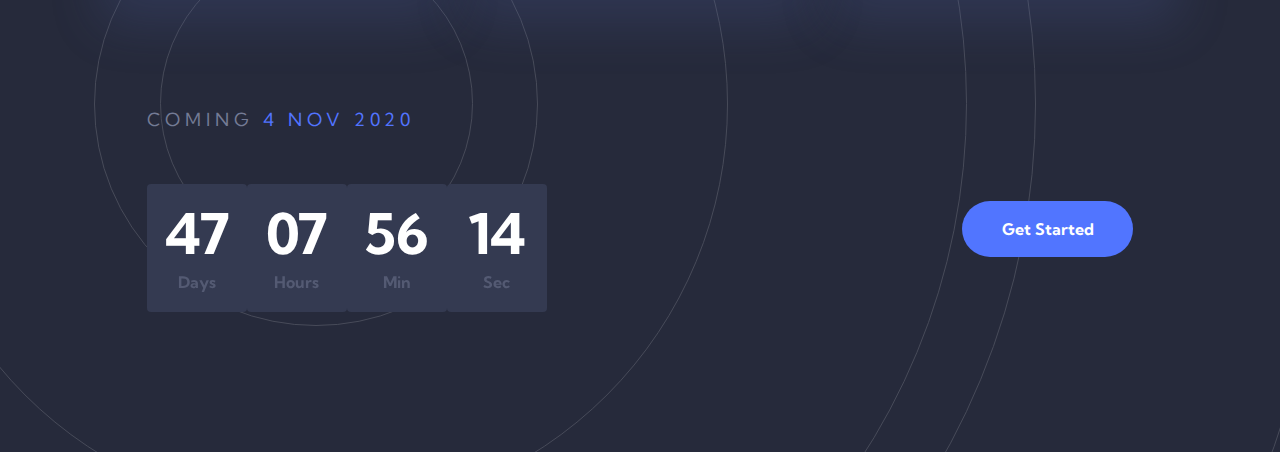
==== commit 6d5a16ae: "add responsive design to footer" ====
--- a/index.html
+++ b/index.html
@@ -88,38 +88,38 @@
 
   <footer>
     <div class="content-container">
-
-      <!-- If you're choosing to make this date dynamic, set it to 30 days in the future from the moment the visitor views the page -->
-      <div class="date-cont">
-        <p>
-          Coming
-          <span class="date">4 Nov 2020</span>
-        </p>
-      </div>
+      <div class="left">
+        <!-- If you're choosing to make this date dynamic, set it to 30 days in the future from the moment the visitor views the page -->
+        <div class="date-cont">
+          <p>
+            Coming
+            <span class="date">4 Nov 2020</span>
+          </p>
+        </div>
 
 
-      <!-- If you're choosing to make this timer dynamic, have it countdown from the date you set above -->
+        <!-- If you're choosing to make this timer dynamic, have it countdown from the date you set above -->
 
-      <div class="countdown">
-        <div class="timer-card">
-          <h2>47</h2>
-          <p>Days</p>
+        <div class="countdown">
+          <div class="timer-card">
+            <h2>47</h2>
+            <p>Days</p>
+          </div>
+          <div class="timer-card">
+            <h2>07</h2>
+            <p>Hours</p>
+          </div>
+          <div class="timer-card">
+            <h2>56</h2>
+            <p>Min</p>
+          </div>
+          <div class="timer-card">
+            <h2>14</h2>
+            <p>Sec</p>
+          </div>
+
         </div>
-        <div class="timer-card">
-          <h2>07</h2>
-          <p>Hours</p>
-        </div>
-        <div class="timer-card">
-          <h2>56</h2>
-          <p>Min</p>
-        </div>
-        <div class="timer-card">
-          <h2>14</h2>
-          <p>Sec</p>
-        </div>
-
       </div>
-
       <a href="sign-up.html" class="btn btn--blue btn--dark" aria-label="get started">Get Started</a>
 
     </div>
--- a/css/main.css
+++ b/css/main.css
@@ -289,6 +289,13 @@
   justify-content: space-evenly;
 }
 
+@media screen and (min-width: 700px) {
+  .countdown {
+    margin: auto;
+    max-width: 28rem;
+  }
+}
+
 .countdown .timer-card {
   width: 4.5rem;
   height: 5.75rem;
@@ -298,6 +305,13 @@
   text-align: center;
 }
 
+@media screen and (min-width: 700px) {
+  .countdown .timer-card {
+    width: 6.25rem;
+    height: 8rem;
+  }
+}
+
 .countdown .timer-card h2 {
   font-size: 2rem;
   line-height: 2rem;
@@ -305,11 +319,28 @@
   margin-top: 1rem;
 }
 
+@media screen and (min-width: 700px) {
+  .countdown .timer-card h2 {
+    font-size: 3.5rem;
+    line-height: 4.25rem;
+    font-weight: 700;
+    margin-top: 1.0125rem;
+  }
+}
+
 .countdown .timer-card p {
   font-size: 0.75rem;
   line-height: 1.75rem;
   font-weight: 700;
   opacity: 0.5;
+}
+
+@media screen and (min-width: 700px) {
+  .countdown .timer-card p {
+    font-size: 1rem;
+    line-height: 1.75rem;
+    font-weight: 700;
+  }
 }
 
 header {
@@ -359,6 +390,24 @@
   padding-top: 100vh;
   margin-top: -100vh;
   background-color: #262a3b;
+}
+
+@media screen and (min-width: 700px) {
+  footer {
+    padding-top: 37.5rem;
+    margin-top: -37.5rem;
+  }
+}
+
+@media screen and (min-width: 1200px) {
+  footer {
+    padding-top: 18.75rem;
+    margin-top: -18.75rem;
+    background-image: url("../assets/home/bg-pattern-footer.svg");
+    background-size: 2036px;
+    background-position: -43.875rem center;
+    background-repeat: no-repeat;
+  }
 }
 
 footer .content-container {
@@ -372,6 +421,25 @@
   background-repeat: no-repeat;
   background-position: center -380px;
   text-align: center;
+}
+
+@media screen and (min-width: 700px) {
+  footer .content-container {
+    background-size: 588px;
+    background-position: center;
+  }
+}
+
+@media screen and (min-width: 700px) {
+  footer .content-container {
+    margin-left: 11.46%;
+    margin-right: 11.46%;
+    display: flex;
+    text-align: left;
+    justify-content: space-between;
+    align-items: center;
+    background: none;
+  }
 }
 
 footer .countdown {
